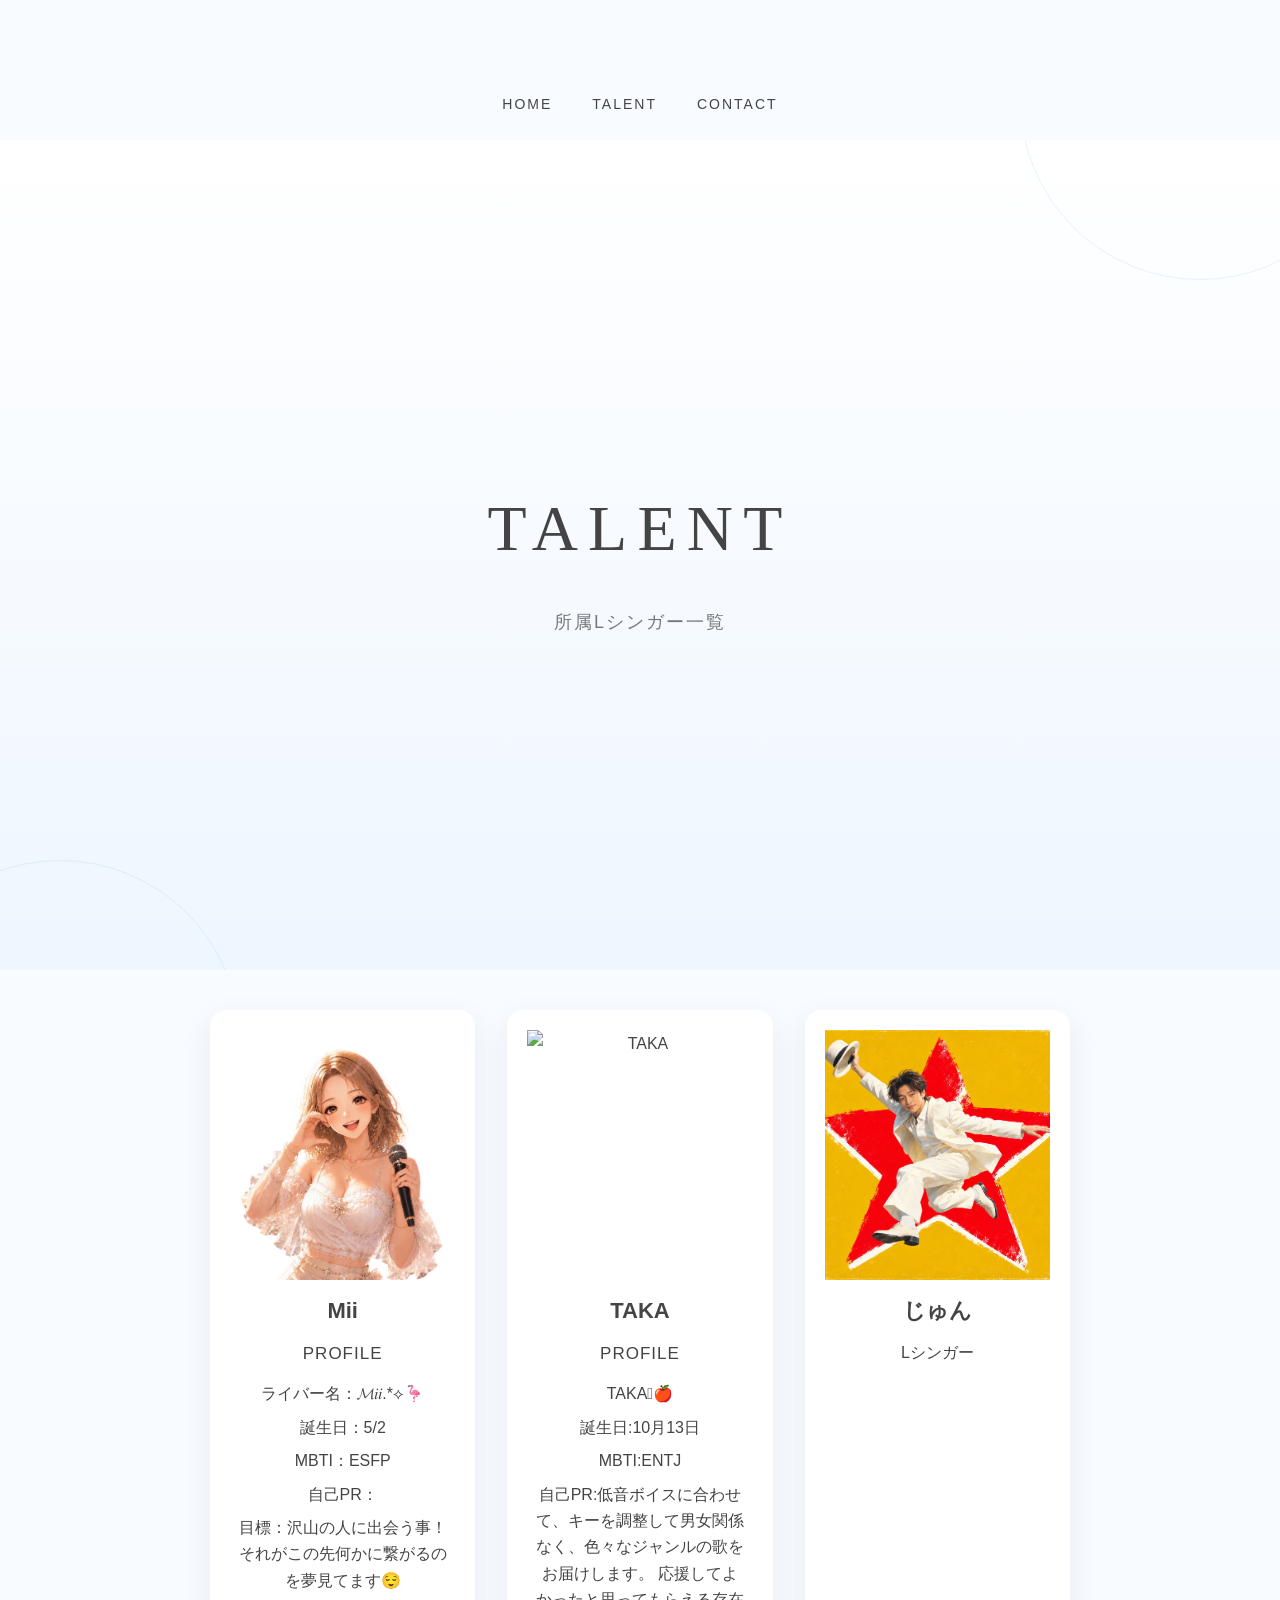
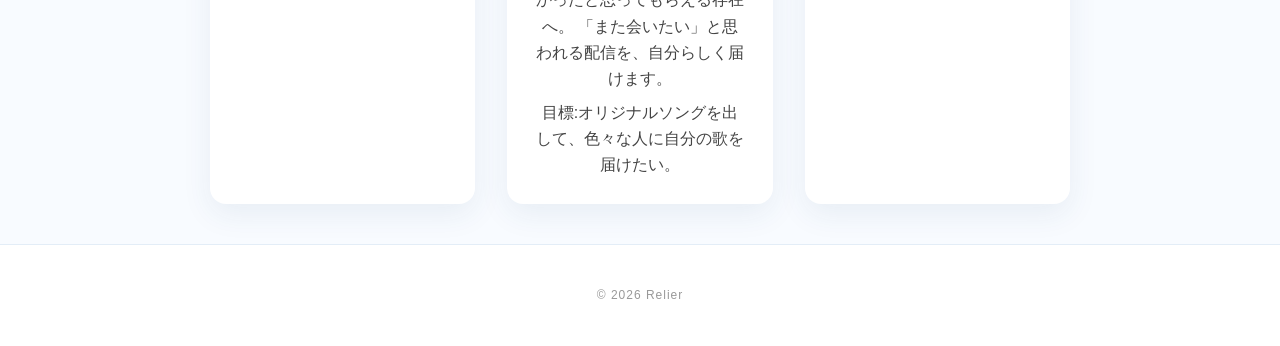
==== lsinger.html @ 432f800d "Update lsinger.html" ====
<!DOCTYPE html>
<html>
<head>
  <meta charset="UTF-8">
  <title>Talent | Relier</title>
  <link rel="stylesheet" href="style.css">
</head>

<body>

<header>
  <nav>
    <ul>
      <li><a href="index.html">HOME</a></li>
      <li><a hreシンガ＾alent.html">TALENT</a></li>
      <li><a href="index.html#contact">CONTACT</a></li>
    </ul>
  </nav>
</header>

<section class="hero">
  <h1>TALENT</h1>
  <p>所属Lシンガー一覧</p>
</section>

<section class="fade">
  <div class="talent-grid">
    <div class="talent-card">
  <img src="Mii..jpg" alt="Mii">

  <div class="talent-info">
    <h3>Mii</h3>
    <p class="profile-title">PROFILE</p>
   <div class="profile-list">
      <p>ライバー名：𝓜𝑖𝑖.*⟡🦩</p>
      <p>誕生日：5/2</p>
      <p>MBTI：ESFP</p>
      <p>自己PR：</p>
      <p>目標：沢山の人に出会う事！それがこの先何かに繋がるのを夢見てます😌</p>
    </div>
  </div>
</div>

    <div class="talent-card">
  <img src="taka.jpg" alt="TAKA">

  <div class="talent-info">
    <h3>TAKA</h3>
    <p class="profile-title">PROFILE</p>
   <div class="profile-list">
     <p>TAKA﻿🍎</p>
     <p>誕生日:10月13日</p>
     <p>MBTI:ENTJ</p>
     <p>自己PR:低音ボイスに合わせて、キーを調整して男女関係なく、色々なジャンルの歌をお届けします。
応援してよかったと思ってもらえる存在へ。
「また会いたい」と思われる配信を、自分らしく届けます。</p>
     <p>目標:オリジナルソングを出して、色々な人に自分の歌を届けたい。</p>
     </div>
    </div>
  </div>

    
    <div class="talent-card">
      <img src="jun..jpg" alt="じゅん">
      <div class="talent-info">
        <h3>じゅん</h3>
        <p>Lシンガー</p>
      </div>
    </div>

  </div>
</section>

<footer>
  <p>© 2026 Relier</p>
</footer>

<script>
const fades = document.querySelectorAll('.fade');

const observer = new IntersectionObserver(entries => {
  entries.forEach(entry => {
    if (entry.isIntersecting) {
      entry.target.classList.add('show');
    }
  });
});

fades.forEach(fade => {
  observer.observe(fade);
});
</script>

</body>
</html>
---- style.css ----
/* =========================
   基本設定
========================= */

:root {
  --background: #f8fbff;
  --background-soft: #eef6ff;
  --white: #ffffff;
  --text: #444444;
  --subtext: #777777;
  --accent: #78b5f5;
  --border: #e3edf7;

  --header-height: 70px;
  --content-width: 1100px;

  --card-shadow:
    0 10px 30px rgba(40, 80, 120, 0.08);

  --hover-shadow:
    0 18px 45px rgba(40, 80, 120, 0.14);
}

*,
*::before,
*::after {
  box-sizing: border-box;
}

html {
  scroll-behavior: smooth;
}

body {
  margin: 0;
  padding-top: var(--header-height);

  color: var(--text);
  background: var(--background);

  font-family:
    "Yu Gothic",
    "Hiragino Kaku Gothic ProN",
    Meiryo,
    sans-serif;

  line-height: 1.8;
}

img,
svg {
  display: block;
  max-width: 100%;
}

a {
  -webkit-tap-highlight-color: transparent;
}

section[id] {
  scroll-margin-top:
    calc(var(--header-height) + 20px);
}

/* =========================
   ヘッダー
========================= */

.site-header {
  position: fixed;
  top: 0;
  left: 0;
  z-index: 1000;

  width: 100%;
  min-height: var(--header-height);

  background: rgba(255, 255, 255, 0.85);

  border-bottom:
    1px solid rgba(227, 237, 247, 0.8);

  box-shadow:
    0 2px 20px rgba(0, 0, 0, 0.03);

  backdrop-filter: blur(12px);
  -webkit-backdrop-filter: blur(12px);
}

/* =========================
   ナビゲーション
========================= */

nav {
  overflow-x: auto;
  scrollbar-width: none;
}

nav::-webkit-scrollbar {
  display: none;
}

nav ul {
  display: flex;

  min-width: max-content;
  min-height: var(--header-height);

  margin: 0;
  padding: 0 24px;

  align-items: center;
  justify-content: center;

  gap: 40px;

  list-style: none;
}

nav a {
  position: relative;
  display: inline-block;

  padding: 8px 0;

  color: var(--text);

  font-size: 14px;
  letter-spacing: 2px;

  text-decoration: none;
  white-space: nowrap;

  transition: color 0.3s ease;
}

nav a::after {
  position: absolute;
  right: 0;
  bottom: 2px;
  left: 0;

  height: 1px;

  background: var(--accent);
  content: "";

  transform: scaleX(0);
  transform-origin: center;

  transition: transform 0.3s ease;
}

nav a:hover,
nav a:focus-visible {
  color: var(--accent);
}

nav a:hover::after,
nav a:focus-visible::after {
  transform: scaleX(1);
}

/* =========================
   メインビジュアル
========================= */

.hero {
  position: relative;

  display: flex;
  overflow: hidden;

  min-height:
    calc(100vh - var(--header-height));

  padding: 80px 20px;

  align-items: center;
  flex-direction: column;
  justify-content: center;

  text-align: center;

  background:
    linear-gradient(
      to bottom,
      var(--white),
      var(--background-soft)
    );
}

/* 背景の円 */

.hero::before,
.hero::after {
  position: absolute;

  width: 360px;
  height: 360px;

  border:
    1px solid rgba(120, 181, 245, 0.18);

  border-radius: 50%;

  content: "";
}

.hero::before {
  top: -220px;
  right: -100px;
}

.hero::after {
  bottom: -250px;
  left: -120px;
}

/* ロゴ画像 */

.top-logo {
  position: relative;
  z-index: 1;

  width: 200px;
  max-width: 60vw;
  height: auto;

  margin-bottom: 24px;

  object-fit: contain;
}

/* Relierの文字 */

.hero h1 {
  position: relative;
  z-index: 1;

  margin: 0;

  font-family:
    "Playfair Display",
    serif;

  font-size:
    clamp(44px, 8vw, 64px);

  font-weight: 300;
  letter-spacing: 0.16em;
}

/* 英語の小さい文字 */

.hero-label {
  position: relative;
  z-index: 1;

  margin-top: 8px;

  color: #91a1b1;

  font-size: 10px;
  letter-spacing: 0.32em;
}

/* キャッチコピー */

.hero p {
  position: relative;
  z-index: 1;

  margin: 20px 0 0;

  color: var(--subtext);

  font-size: 18px;
  letter-spacing: 2px;
}

/* =========================
   共通セクション
========================= */

.content-section {
  padding: 100px 20px;
  text-align: center;
}

.content-section > * {
  max-width: var(--content-width);

  margin-right: auto;
  margin-left: auto;
}

h2 {
  margin-top: 0;
  margin-bottom: 40px;

  font-family:
    "Playfair Display",
    "Yu Gothic",
    sans-serif;

  font-size: 28px;
  font-weight: 300;
  letter-spacing: 4px;
}

h2::after {
  display: block;

  width: 40px;
  height: 1px;

  margin: 16px auto 0;

  background: var(--accent);
  content: "";
}

.content-section > p {
  color: var(--subtext);
}

/* =========================
   TALENTカテゴリー
========================= */

.card-container {
  display: grid;

  max-width: 900px;
  margin-top: 45px;

  grid-template-columns:
    repeat(3, minmax(0, 1fr));

  gap: 32px;
}

.card {
  display: flex;

  min-height: 190px;
  padding: 35px 20px;

  color: var(--text);
  background: var(--white);

  border: 1px solid transparent;
  border-radius: 22px;

  box-shadow: var(--card-shadow);

  align-items: center;
  flex-direction: column;
  justify-content: center;

  text-decoration: none;

  transition:
    transform 0.35s ease,
    box-shadow 0.35s ease,
    border-color 0.35s ease;
}

.card:hover,
.card:focus-visible {
  border-color:
    rgba(120, 181, 245, 0.5);

  box-shadow: var(--hover-shadow);

  transform: translateY(-8px);
}

.card h3 {
  margin: 0 0 10px;

  font-size: 19px;
  font-weight: 400;
  letter-spacing: 1px;
}

.card p {
  margin: 0;

  color: #888888;
  font-size: 14px;
}

/* =========================
   NEWS・EVENT
========================= */

#news-event {
  background:
    rgba(238, 246, 255, 0.7);
}

.news-item {
  display: flex;

  max-width: 720px;
  margin-top: 40px;
  padding: 20px;

  background: var(--white);

  border: 1px solid var(--border);
  border-radius: 12px;

  align-items: center;
  gap: 30px;

  text-align: left;
}

.news-item time {
  flex-shrink: 0;

  color: var(--accent);

  font-size: 14px;
  letter-spacing: 1px;
}

.news-item p {
  margin: 0;
}

/* =========================
   CONTACT
========================= */

.social-links {
  display: flex;

  margin-top: 28px;

  align-items: center;
  flex-direction: column;

  gap: 18px;
}

.social-links a {
  transition:
    opacity 0.3s ease,
    transform 0.3s ease;
}

.social-links a:hover,
.social-links a:focus-visible {
  opacity: 0.8;
  transform: translateY(-3px);
}

/* LINEボタン */

.line-link {
  display: inline-block;
  border-radius: 6px;
}

.line-link img {
  display: block;
}

/* Xボタン */

.x-link {
  display: inline-flex;

  min-width: 116px;
  min-height: 40px;

  padding: 8px 16px;

  color: var(--white);
  background: #000000;

  border-radius: 6px;

  align-items: center;
  justify-content: center;

  gap: 9px;

  font-size: 14px;
  font-weight: 600;

  text-decoration: none;
}

.x-link svg {
  width: 17px;
  height: 17px;

  flex-shrink: 0;
}

/* =========================
   フェードアニメーション
========================= */

/*
JavaScriptが正常に動いている場合だけ
最初に非表示にします。
*/

.js-enabled .reveal {
  opacity: 0;

  transform: translateY(40px);

  transition:
    opacity 0.9s ease,
    transform 0.9s ease;
}

.js-enabled .reveal.is-visible {
  opacity: 1;
  transform: translateY(0);
}

/* =========================
   フッター
========================= */

footer {
  padding: 40px 20px;

  color: #999999;
  background: var(--white);

  border-top: 1px solid var(--border);

  font-size: 12px;
  letter-spacing: 1px;

  text-align: center;
}

footer p {
  margin: 0;
}

/* =========================
   キーボード操作
========================= */

a:focus-visible {
  outline:
    3px solid rgba(120, 181, 245, 0.45);

  outline-offset: 4px;
}

/* =========================
   タブレット・スマートフォン
========================= */

@media (max-width: 768px) {
  :root {
    --header-height: 64px;
  }

  nav ul {
    padding: 0 18px;

    justify-content: flex-start;
    gap: 26px;
  }

  nav a {
    font-size: 12px;
    letter-spacing: 1.5px;
  }

  .hero {
    min-height:
      calc(85vh - var(--header-height));

    padding: 70px 20px;
  }

  .top-logo {
    width: 160px;
    max-width: 50vw;

    margin-bottom: 20px;
  }

  .hero p {
    font-size: 16px;
  }

  .content-section {
    padding: 80px 20px;
  }

  .card-container {
    grid-template-columns: 1fr;
    gap: 20px;
  }

  .card {
    min-height: 150px;
  }
}

/* =========================
   小さいスマートフォン
========================= */

@media (max-width: 480px) {
  nav ul {
    gap: 20px;
  }

  h2 {
    font-size: 24px;
    letter-spacing: 3px;
  }

  .hero-label {
    font-size: 9px;
    letter-spacing: 0.24em;
  }

  .news-item {
    padding: 18px;

    align-items: flex-start;
    flex-direction: column;

    gap: 5px;
  }
}

/* =========================
   アニメーションを減らす設定
========================= */

@media (prefers-reduced-motion: reduce) {
  html {
    scroll-behavior: auto;
  }

  *,
  *::before,
  *::after {
    transition-duration:
      0.01ms !important;

    animation-duration:
      0.01ms !important;

    animation-iteration-count:
      1 !important;
  }

  .js-enabled .reveal {
    opacity: 1;
    transform: none;
  }
}
/* タレント画像を正方形に統一 */

.talent-card img {
  display: block !important;

  width: 250px !important;
  height: 250px !important;
  max-width: 100% !important;

  margin: 0 auto !important;

  object-fit: cover !important;
  object-position: center top !important;
}
/* 所属タレントを横並びにする */
.talent-grid {
  display: grid;
  grid-template-columns: repeat(auto-fit, minmax(250px, 1fr));
  gap: 32px;

  max-width: 900px;
  margin: 0 auto;
  padding: 40px 20px;
}

.talent-card {
  min-width: 0;
  padding: 24px;
  background: var(--white);
  border-radius: 16px;
  box-shadow: var(--card-shadow);
  text-align: center;
}

.talent-info h3 {
  margin: 20px 0 8px;
}

.talent-info p {
  margin: 8px 0;
}

/* 小さい画面では1列 */
@media (max-width: 600px) {
  .talent-grid {
    grid-template-columns: 1fr;
  }
}
/* プロフィールカードの無駄な余白をなくす */

.talent-card {
  height: auto !important;
  min-height: 0 !important;
  padding: 20px !important;

  justify-content: flex-start !important;
}

/* プロフィール全体 */

.talent-info {
  padding: 16px 8px 5px !important;
  text-align: center;
}

/* 見出しと文章の標準余白を削除 */

.talent-info h3,
.talent-info p {
  margin: 0 !important;
}

/* 名前 */

.talent-info h3 {
  margin-bottom: 12px !important;
  font-size: 22px;
  line-height: 1.4;
}

/* PROFILE */

.talent-info .profile-title {
  margin-bottom: 12px !important;

  font-size: 17px;
  letter-spacing: 1px;
}

/* プロフィール項目 */

.profile-list {
  display: flex;
  flex-direction: column;
  gap: 7px;
}

.profile-list p {
  margin: 0 !important;
  line-height: 1.65;
}
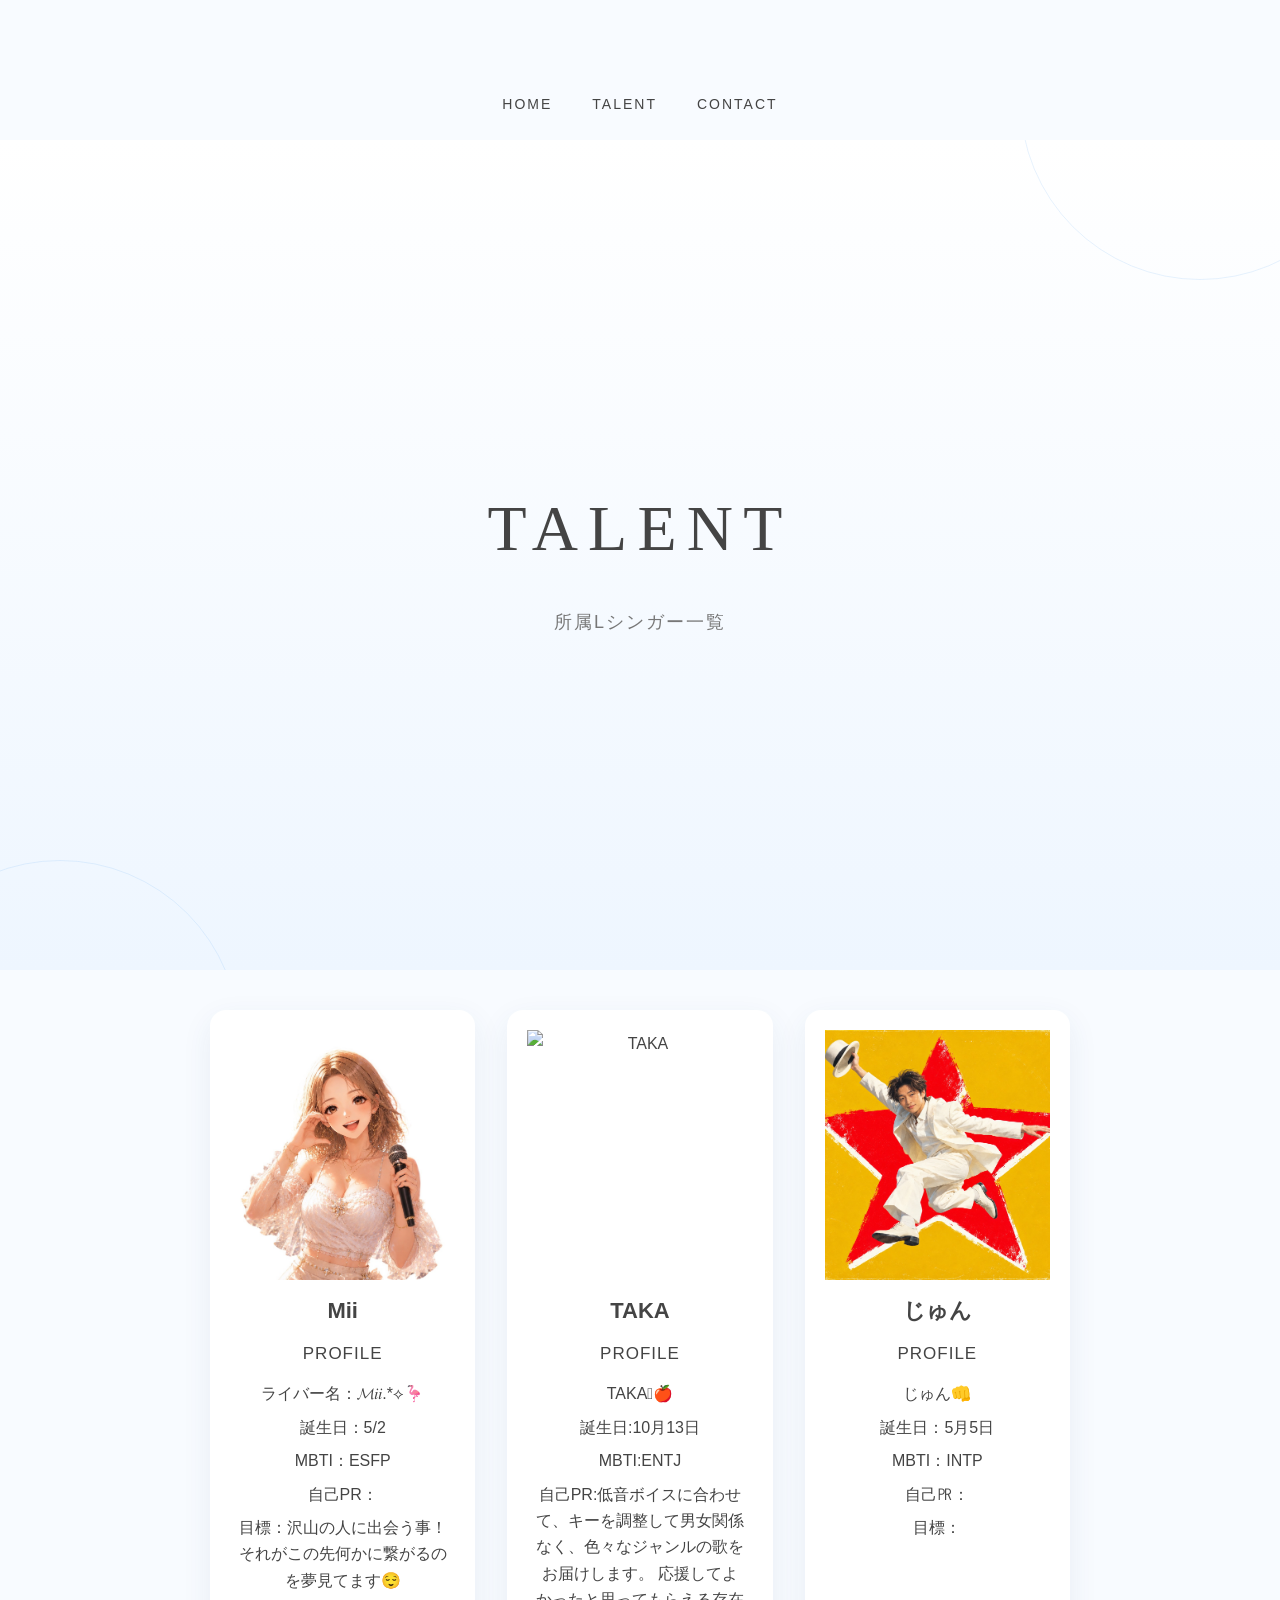
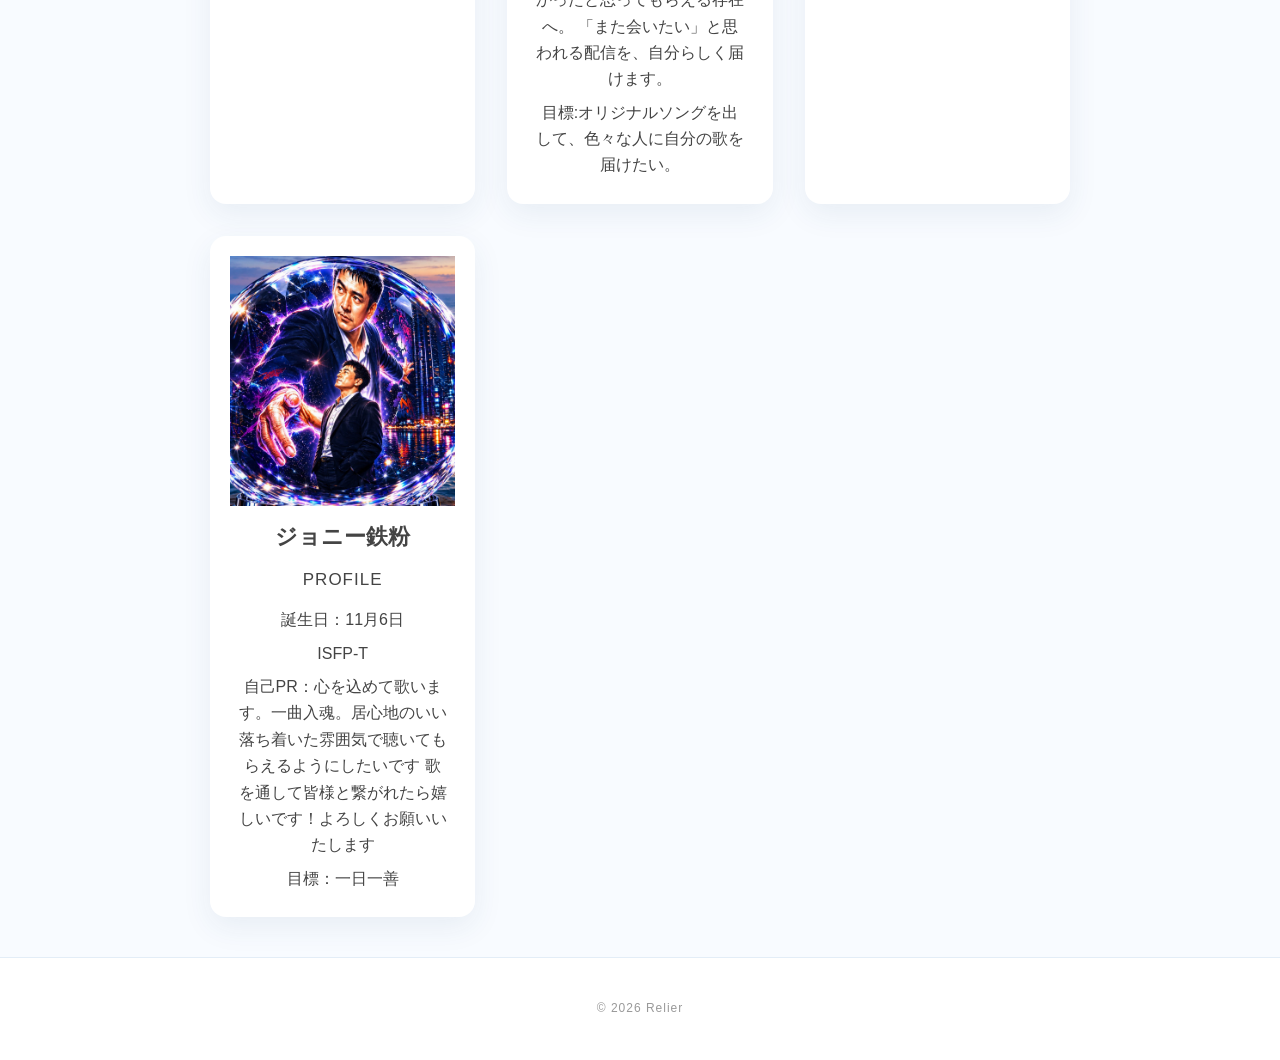
==== commit b7e73ba2: "Update lsinger.html" ====
--- a/lsinger.html
+++ b/lsinger.html
@@ -60,13 +60,39 @@
   </div>
 
     
+  <div class="talent-card">
+  <img src="jun..jpg" alt="じゅん">
+
+  <div class="talent-info">
+    <h3>じゅん</h3>
+    <p class="profile-title">PROFILE</p>
+   <div class="profile-list">
+     <p>じゅん👊</p>
+     <p>誕生日：5月5日</p>
+     <p>MBTI：INTP</p>
+     <p>自己㏚：</p>
+     <p>目標：</p>
+     </div>
+    </div>
+  </div>
+
     <div class="talent-card">
-      <img src="jun..jpg" alt="じゅん">
-      <div class="talent-info">
-        <h3>じゅん</h3>
-        <p>Lシンガー</p>
-      </div>
+  <img src="joni.jpg" alt="ジョニー鉄粉">
+
+  <div class="talent-info">
+    <h3>ジョニー鉄粉</h3>
+    <p class="profile-title">PROFILE</p>
+   <div class="profile-list">
+     <p>誕生日：11月6日</p>
+     <p>ISFP-T</p>
+     <p>自己PR：心を込めて歌います。一曲入魂。居心地のいい落ち着いた雰囲気で聴いてもらえるようにしたいです
+歌を通して皆様と繋がれたら嬉しいです！よろしくお願いいたします</p>
+<p>目標：一日一善</p>
+     </div>
     </div>
+  </div>
+    
+    
 
   </div>
 </section>
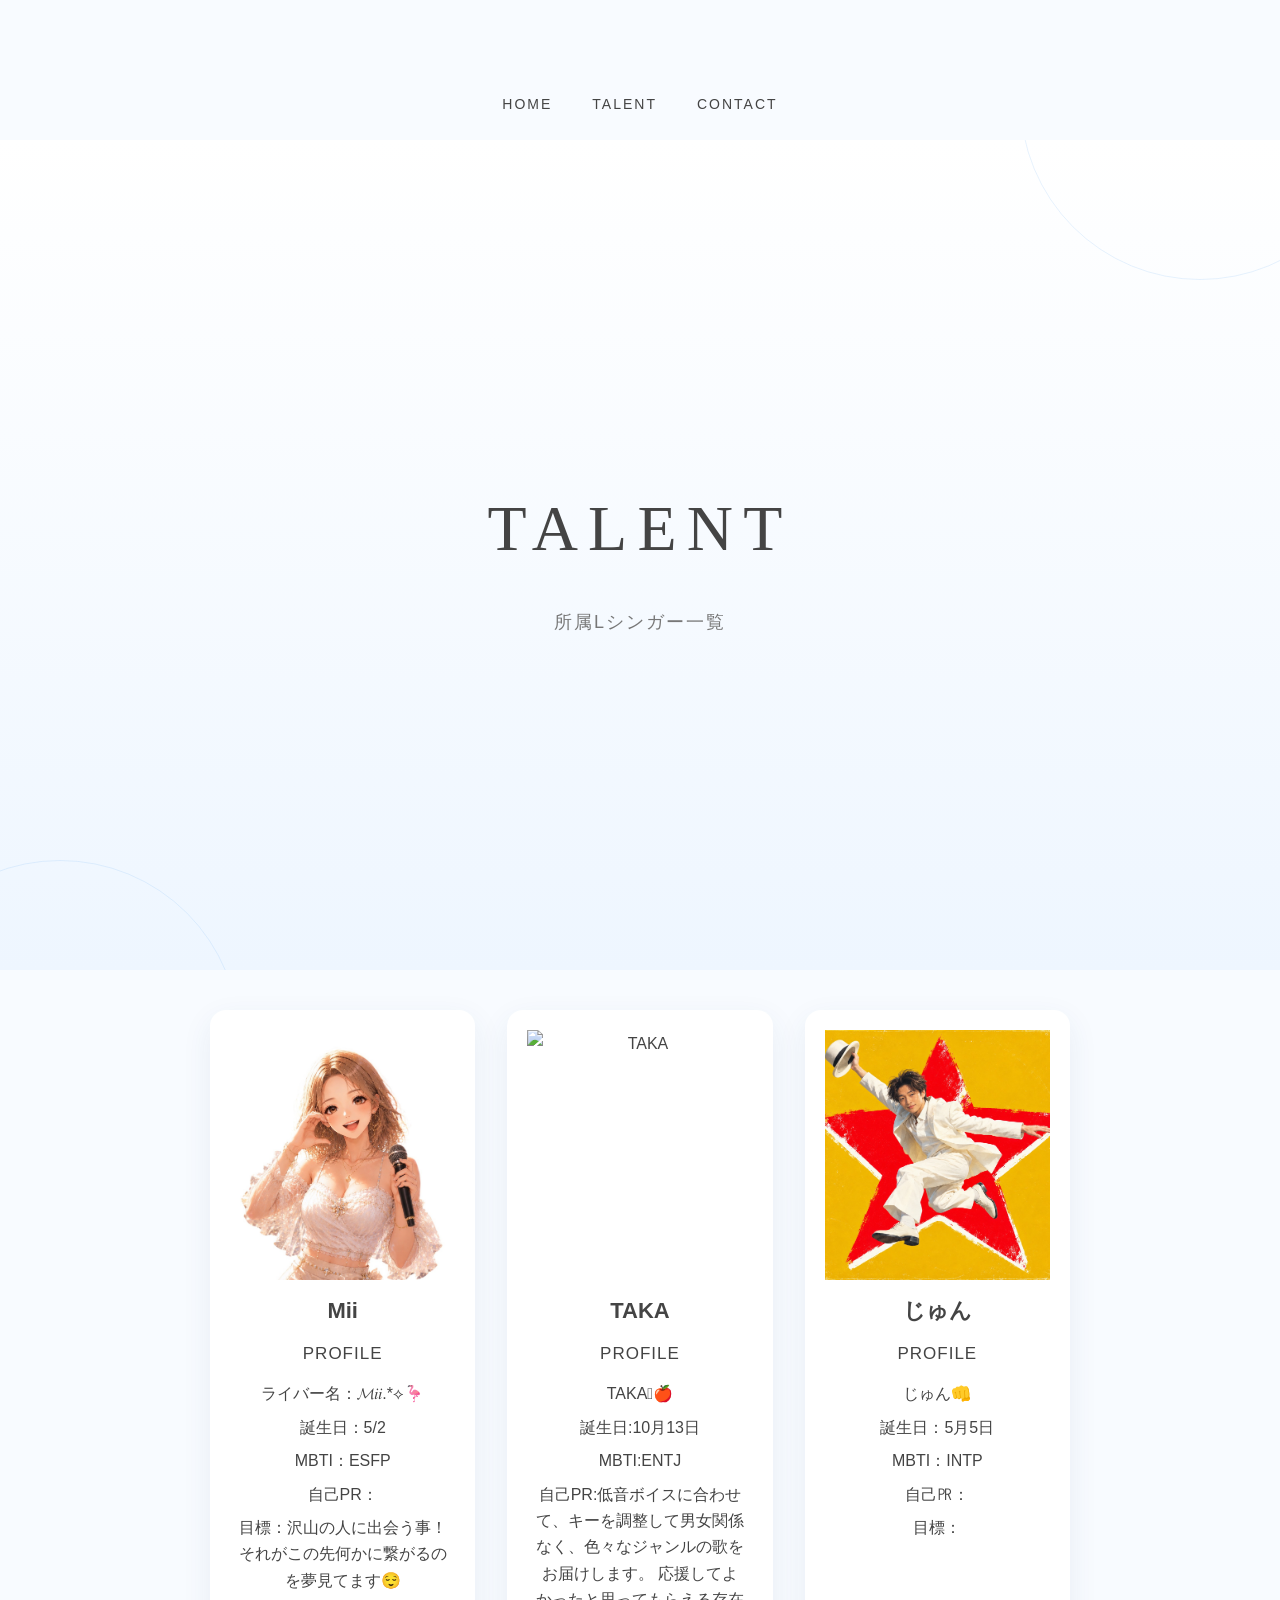
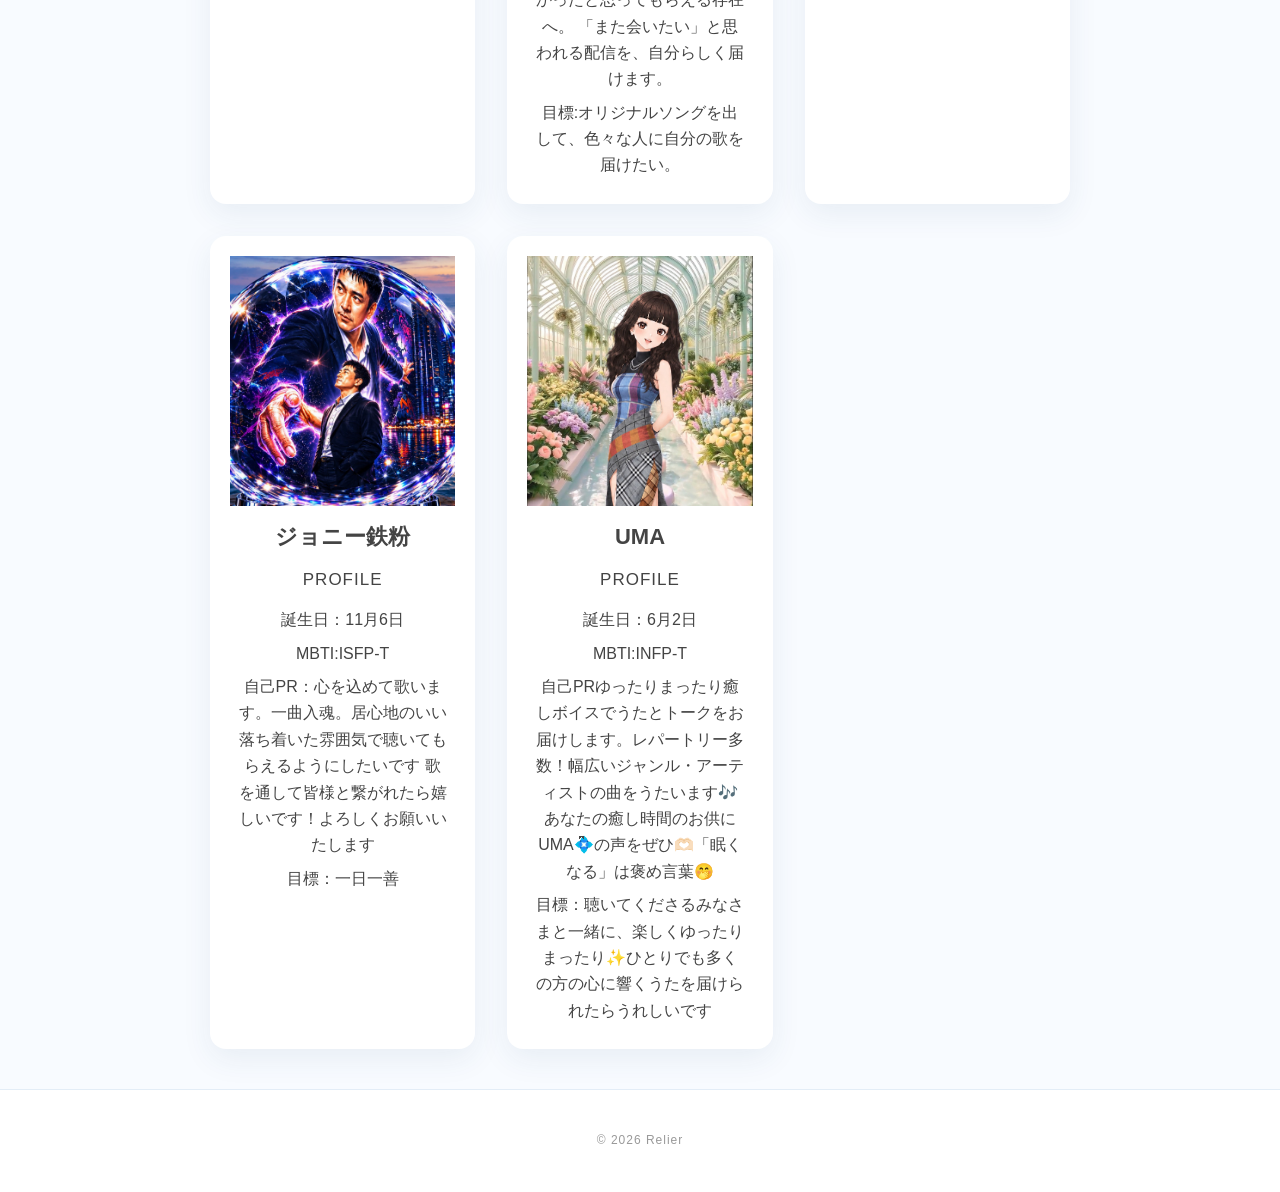
==== commit c04e41b1: "Update lsinger.html" ====
--- a/lsinger.html
+++ b/lsinger.html
@@ -84,13 +84,30 @@
     <p class="profile-title">PROFILE</p>
    <div class="profile-list">
      <p>誕生日：11月6日</p>
-     <p>ISFP-T</p>
+     <p>MBTI:ISFP-T</p>
      <p>自己PR：心を込めて歌います。一曲入魂。居心地のいい落ち着いた雰囲気で聴いてもらえるようにしたいです
 歌を通して皆様と繋がれたら嬉しいです！よろしくお願いいたします</p>
 <p>目標：一日一善</p>
      </div>
     </div>
   </div>
+
+    <div class="talent-card">
+  <img src="uma.jpg" alt="UMA">
+
+  <div class="talent-info">
+    <h3>UMA</h3>
+    <p class="profile-title">PROFILE</p>
+   <div class="profile-list">
+     <p>誕生日：6月2日</p>
+     <p>MBTI:INFP-T</p>
+     <p>自己PRゆったりまったり癒しボイスでうたとトークをお届けします。レパートリー多数！幅広いジャンル・アーティストの曲をうたいます🎶
+あなたの癒し時間のお供にUMA💠ྀིの声をぜひ🫶🏻「眠くなる」は褒め言葉🤭</p>
+     <p>目標：聴いてくださるみなさまと一緒に、楽しくゆったりまったり✨️ひとりでも多くの方の心に響くうたを届けられたらうれしいです</p>
+     </div>
+    </div>
+  </div>
+
     
     
 
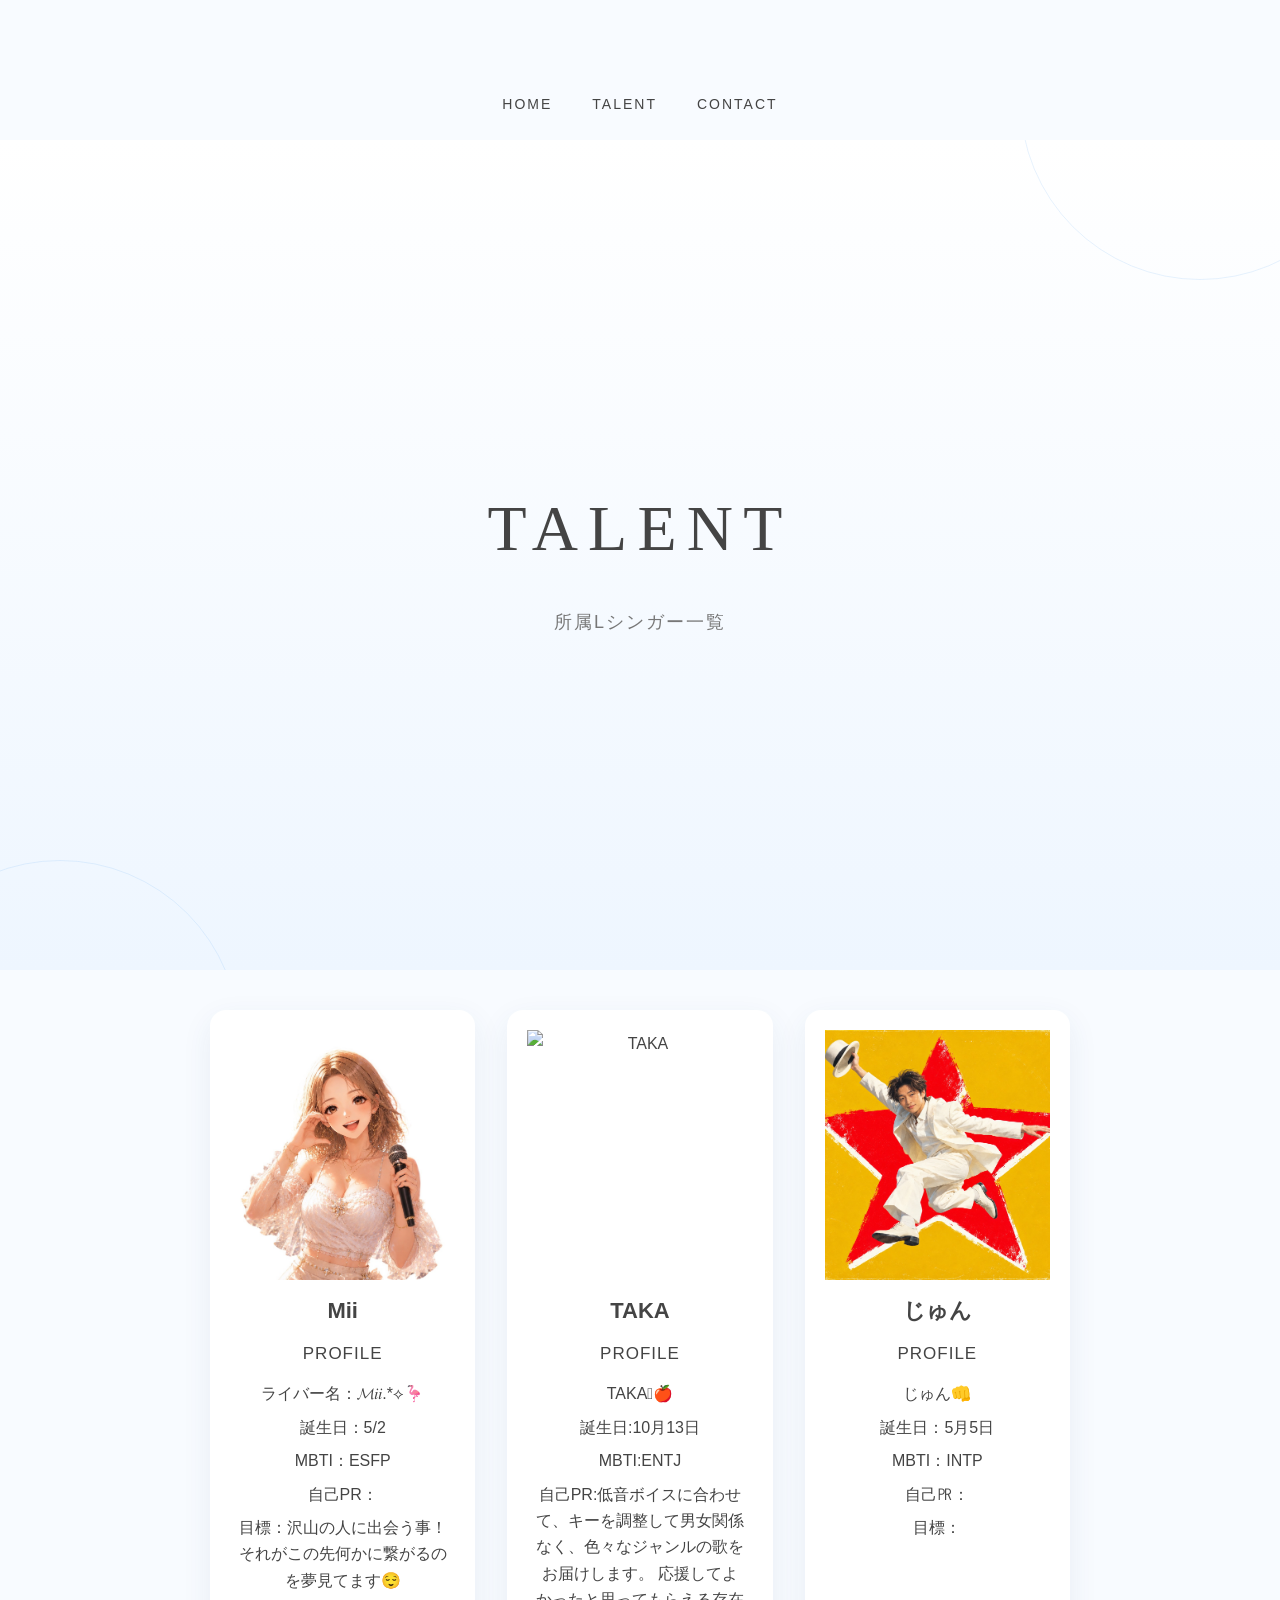
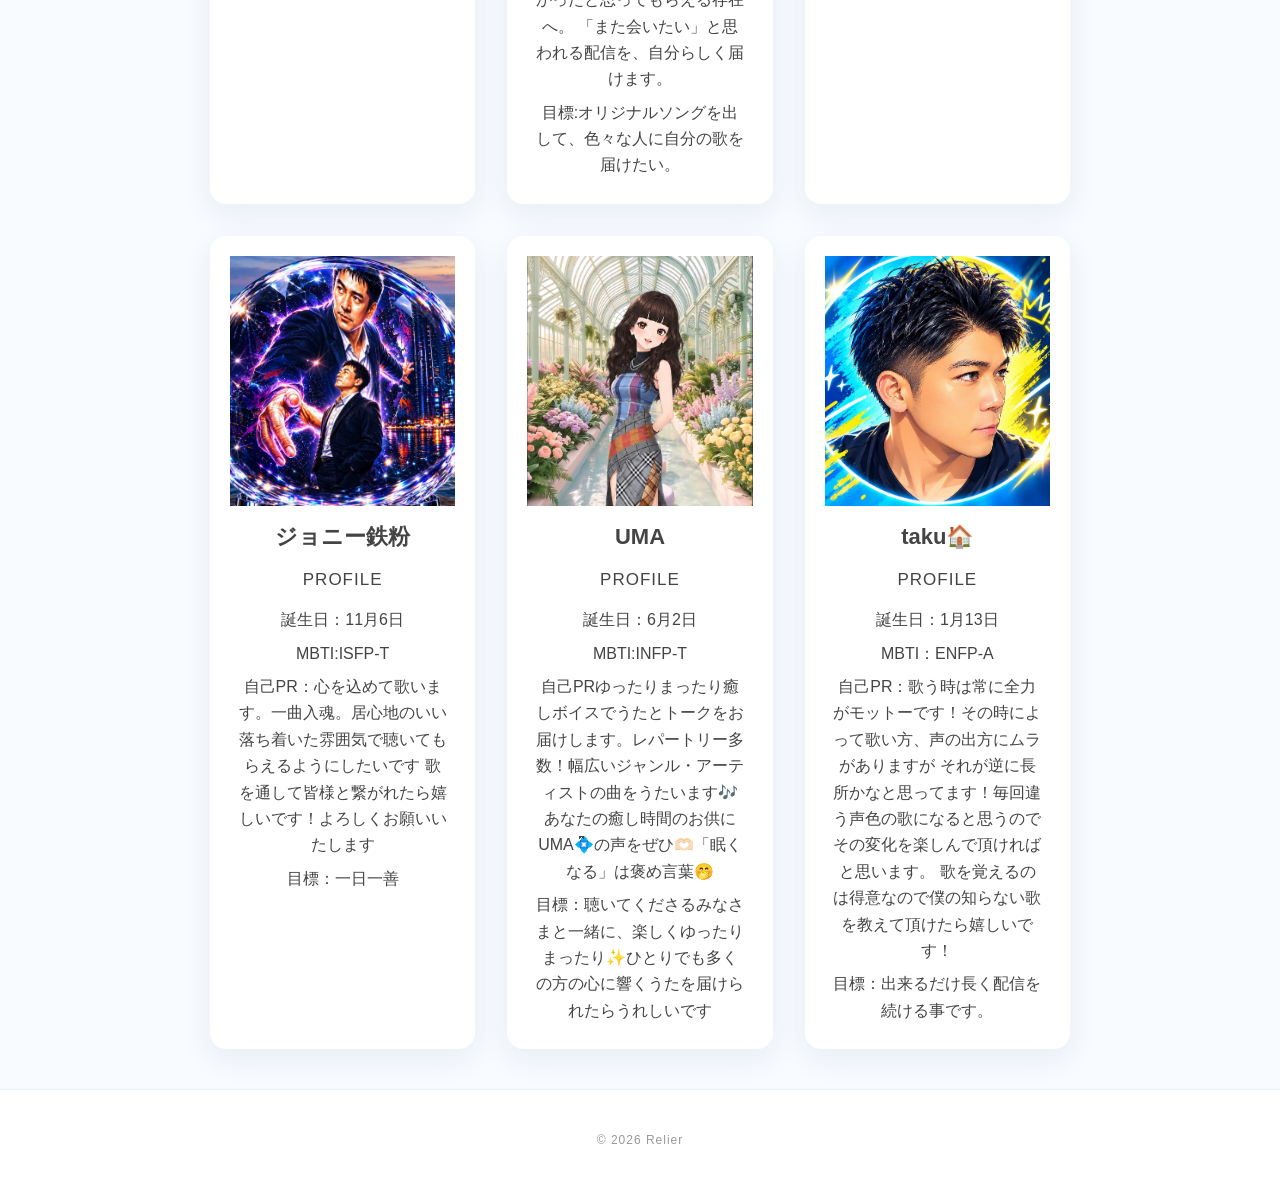
==== commit 2b00c96e: "Update lsinger.html" ====
--- a/lsinger.html
+++ b/lsinger.html
@@ -108,8 +108,23 @@
     </div>
   </div>
 
+    <div class="talent-card">
+  <img src="taku.jpg" alt="taku">
+
+  <div class="talent-info">
+    <h3> taku🏠</h3>
+    <p class="profile-title">PROFILE</p>
+   <div class="profile-list">
+     <p>誕生日：1月13日</p>
+     <p>MBTI：ENFP-A</p>
+     <p>自己PR：歌う時は常に全力がモットーです！その時によって歌い方、声の出方にムラがありますが
+それが逆に長所かなと思ってます！毎回違う声色の歌になると思うのでその変化を楽しんで頂ければと思います。
+歌を覚えるのは得意なので僕の知らない歌を教えて頂けたら嬉しいです！</p>
+     <p>目標：出来るだけ長く配信を続ける事です。</p>
     
-    
+    </div>
+    </div>
+  </div>
 
   </div>
 </section>
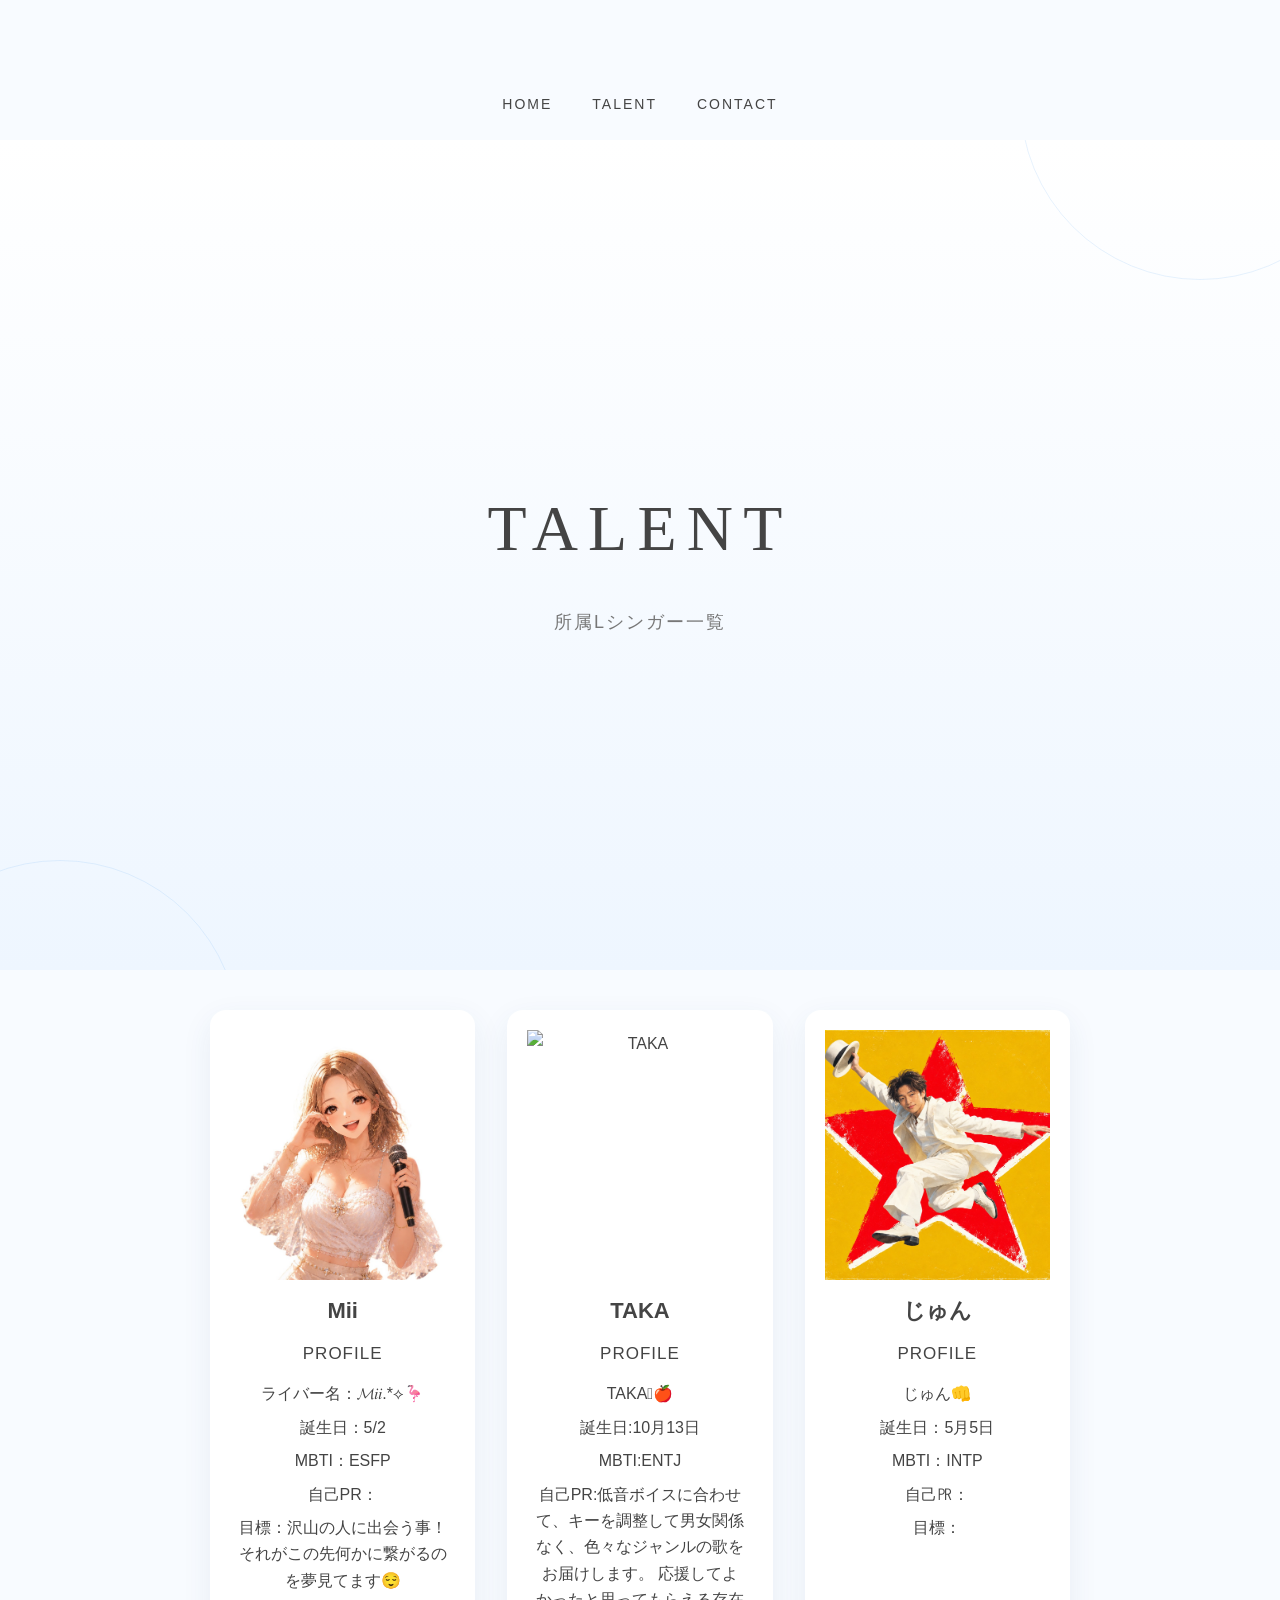
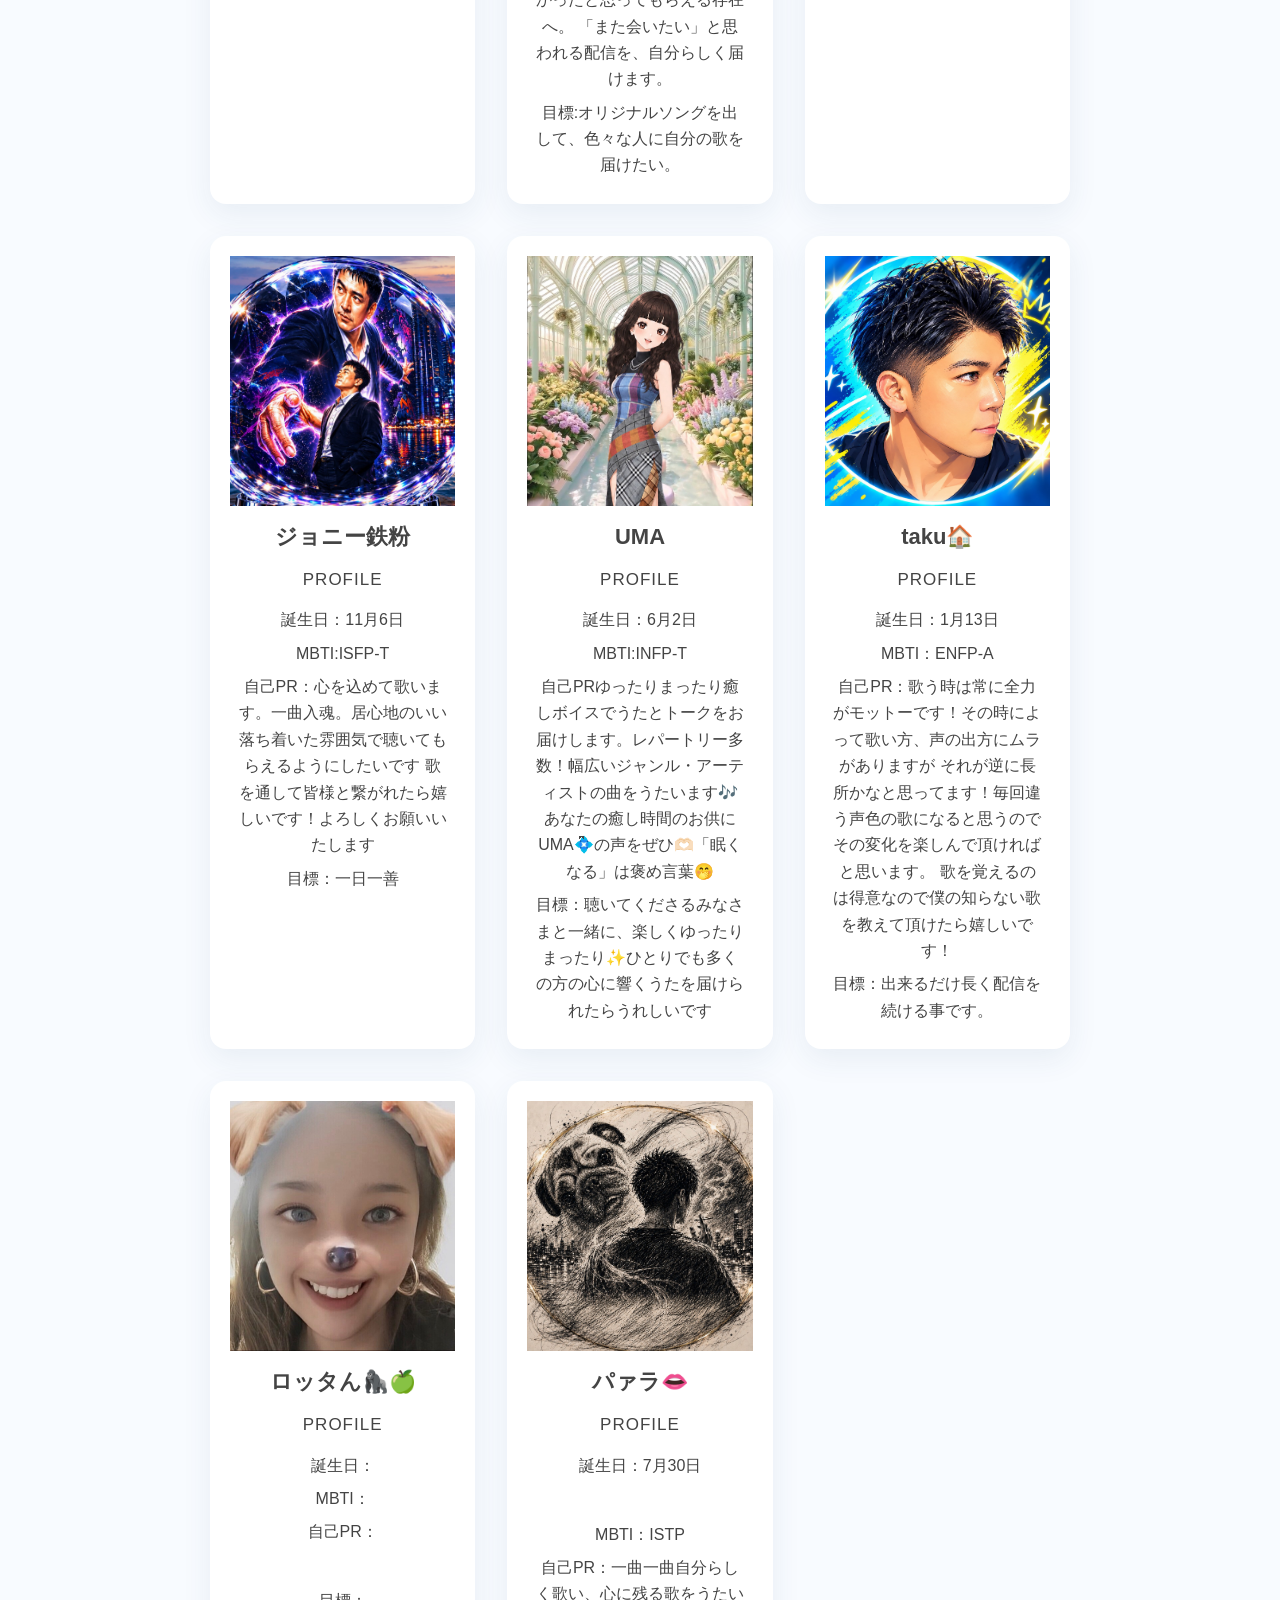
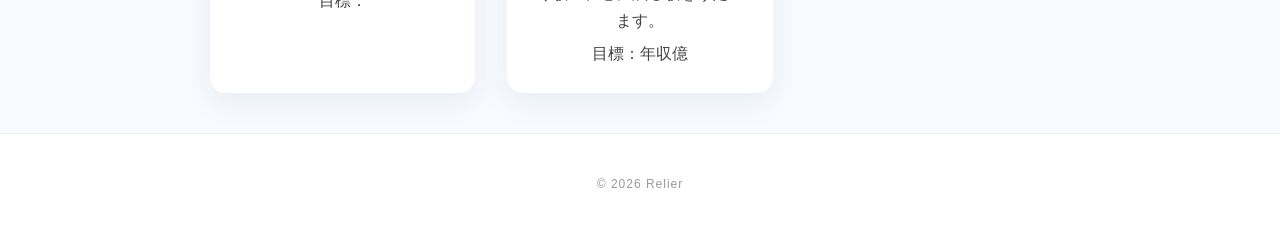
==== commit ea8b58a1: "Update lsinger.html" ====
--- a/lsinger.html
+++ b/lsinger.html
@@ -126,6 +126,37 @@
     </div>
   </div>
 
+    <div class="talent-card">
+  <img src="rotta.jpg" alt="ロッタん">
+
+  <div class="talent-info">
+    <h3>ロッタん🦍🍏</h3>
+    <p class="profile-title">PROFILE</p>
+   <div class="profile-list">
+     <p>誕生日：</p>
+     <p>MBTI：</p>
+     <p>自己PR：</p>
+　　　<p>目標：</p>
+   </div>
+    </div>
+  </div>
+
+    <div class="talent-card">
+  <img src="paara.jpg" alt="パァラ">
+
+  <div class="talent-info">
+    <h3>パァラ👄</h3>
+    <p class="profile-title">PROFILE</p>
+   <div class="profile-list">
+     <p>誕生日：7月30日</p>
+　　　<p>MBTI：ISTP</p>
+     <p>自己PR：一曲一曲自分らしく歌い、心に残る歌をうたいます。</p>
+     <p>目標：年収億</p>
+   </div>
+  </div>
+    </div>
+
+    
   </div>
 </section>
 
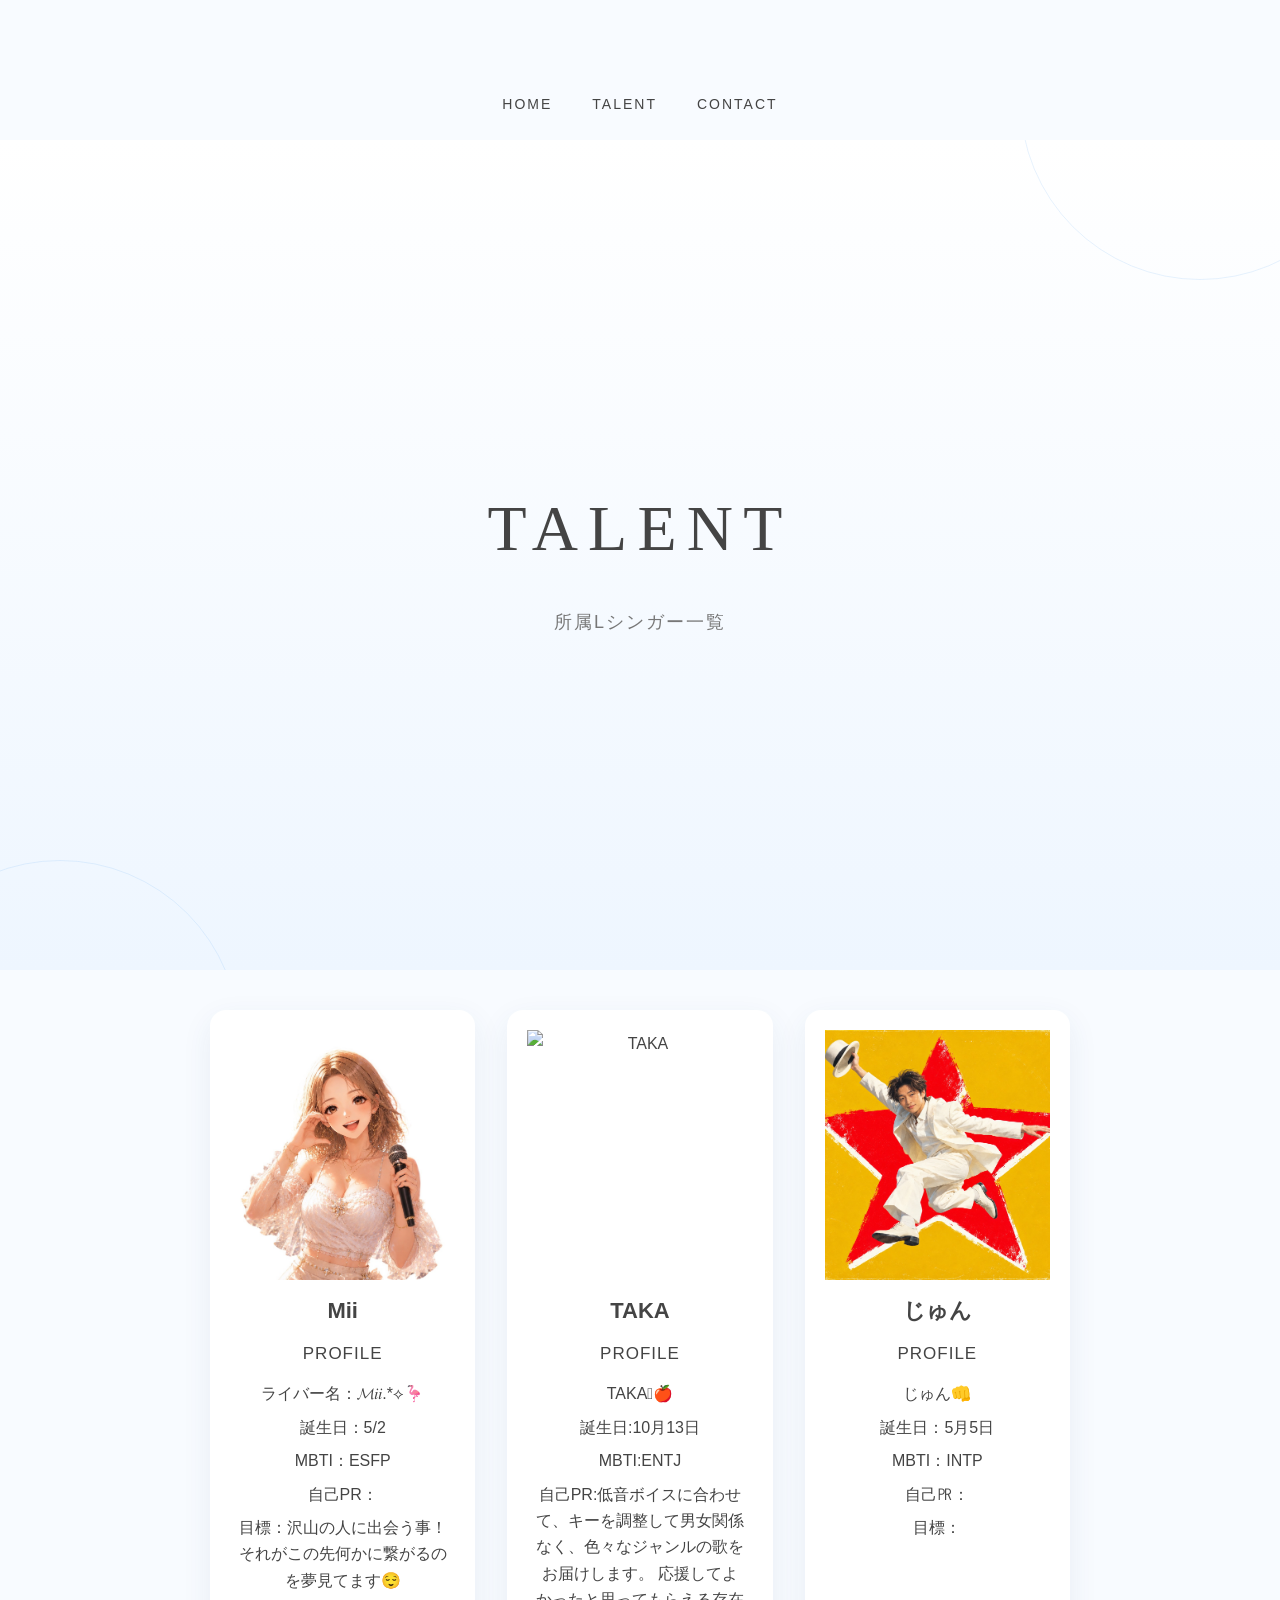
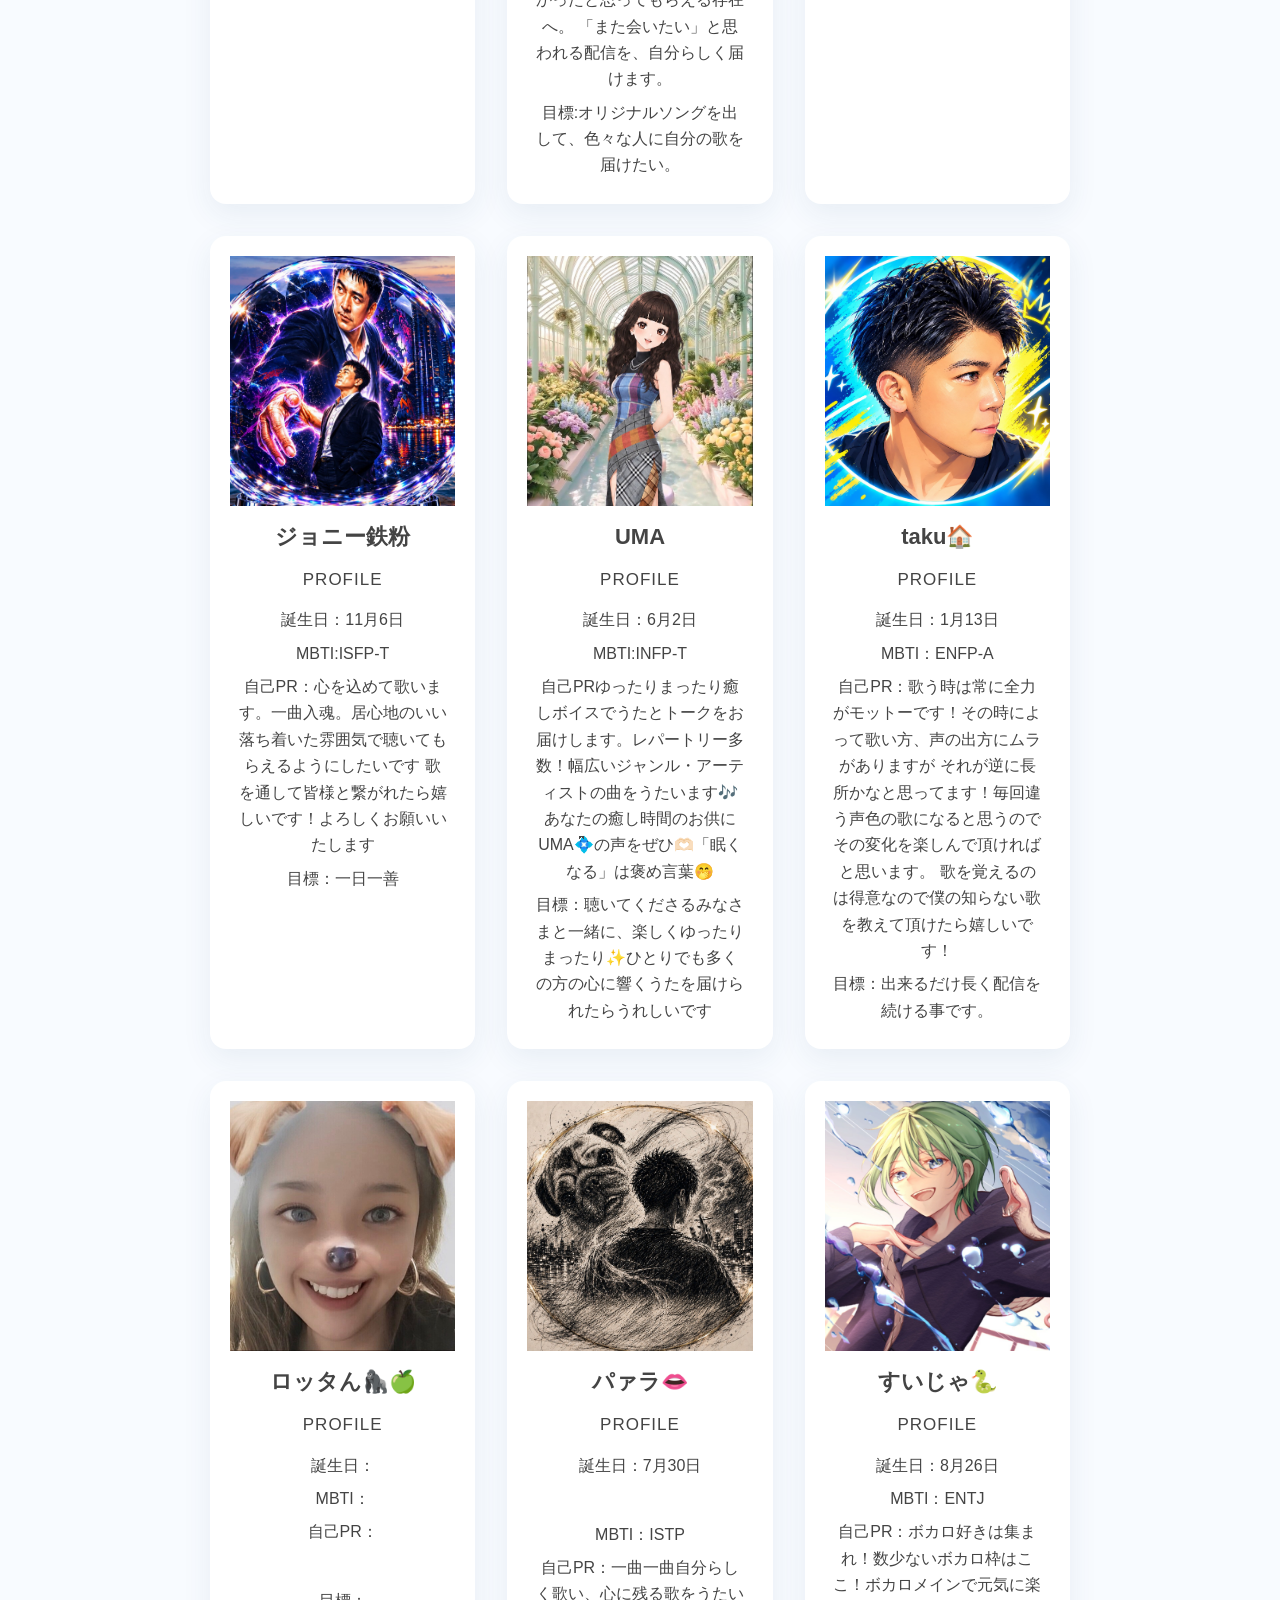
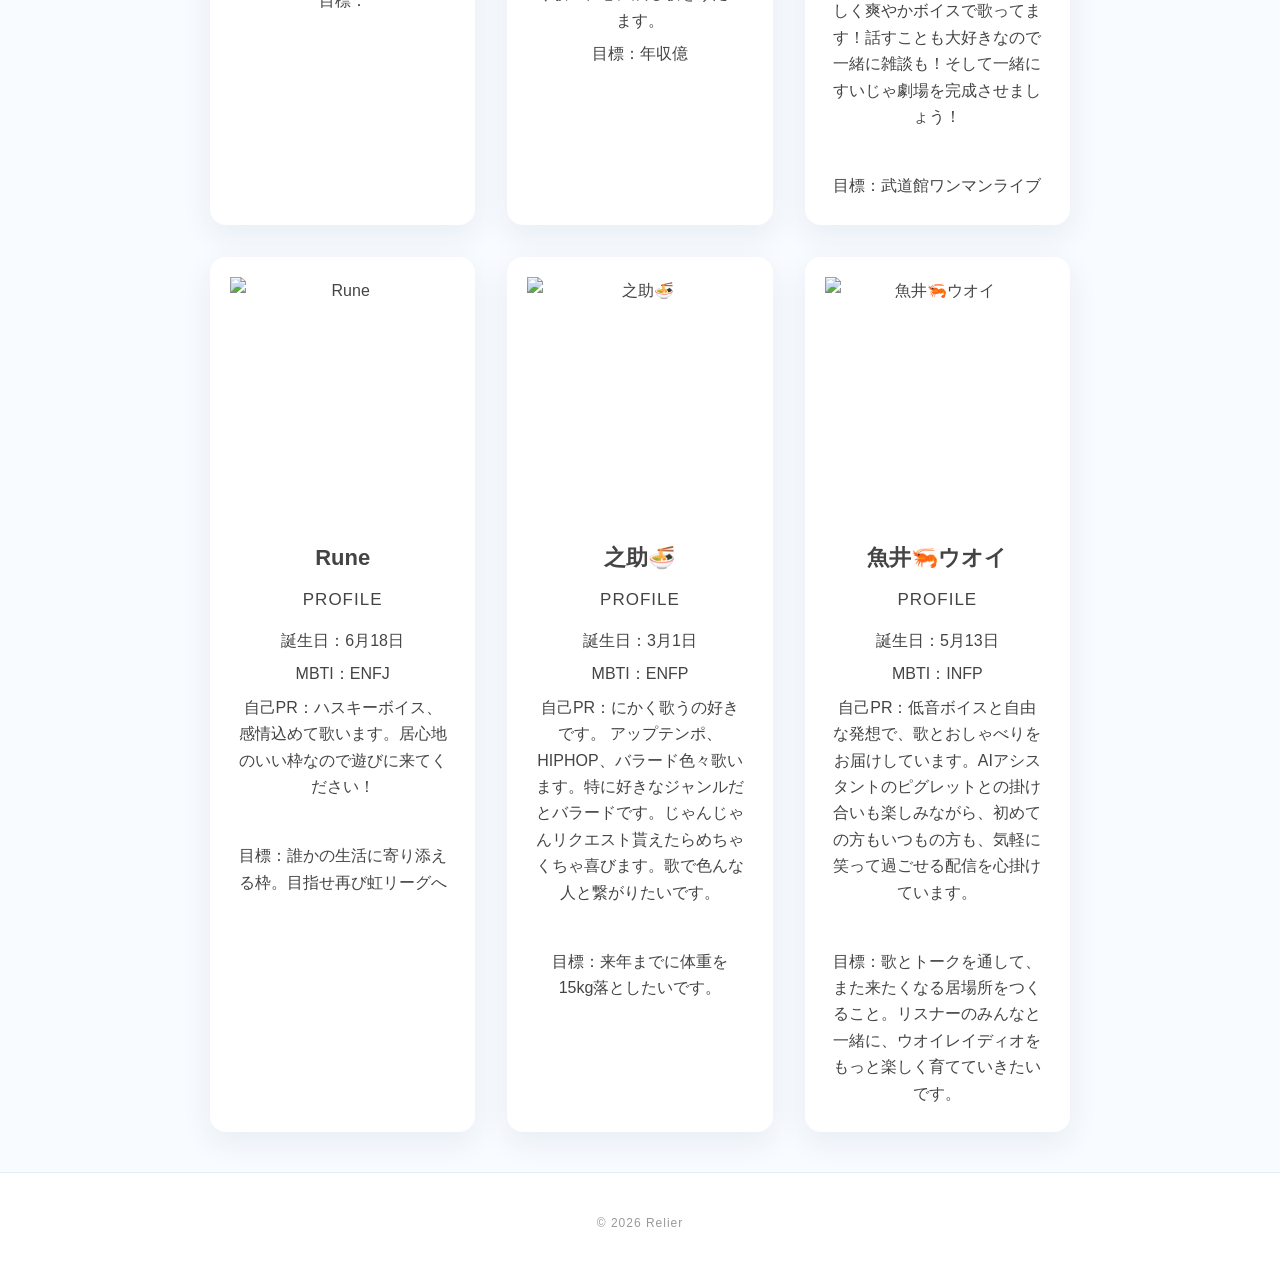
==== commit 42d241c0: "Update lsinger.html" ====
--- a/lsinger.html
+++ b/lsinger.html
@@ -156,8 +156,68 @@
   </div>
     </div>
 
-    
-  </div>
+    <div class="talent-card">
+  <img src="suija.jpg" alt="すいじゃ">
+
+  <div class="talent-info">
+    <h3>すいじゃ🐍</h3>
+    <p class="profile-title">PROFILE</p>
+   <div class="profile-list">
+     <p>誕生日：8月26日</p>
+     <p>MBTI：ENTJ</p>
+     <p>自己PR：ボカロ好きは集まれ！数少ないボカロ枠はここ！ボカロメインで元気に楽しく爽やかボイスで歌ってます！話すことも大好きなので一緒に雑談も！そして一緒にすいじゃ劇場を完成させましょう！</p>
+　　　<p>目標：武道館ワンマンライブ</p>
+   </div>
+    </div>
+  </div>
+
+    <div class="talent-card">
+  <img src="rune.jpg" alt="Rune">
+
+  <div class="talent-info">
+    <h3>Rune</h3>
+    <p class="profile-title">PROFILE</p>
+   <div class="profile-list">
+     <p>誕生日：6月18日</p>
+     <p>MBTI：ENFJ</p>
+     <p>自己PR：ハスキーボイス、感情込めて歌います。居心地のいい枠なので遊びに来てください！</p>
+　　　<p>目標：誰かの生活に寄り添える枠。目指せ再び虹リーグへ</p>
+   </div>
+    </div>
+  </div>
+  
+  <div class="talent-card">
+  <img src="nosuke.jpg" alt="之助🍜">
+
+  <div class="talent-info">
+    <h3>之助🍜</h3>
+    <p class="profile-title">PROFILE</p>
+   <div class="profile-list">
+     <p>誕生日：3月1日</p>
+     <p>MBTI：ENFP</p>
+     <p>自己PR：にかく歌うの好きです。
+アップテンポ、HIPHOP、バラード色々歌います。特に好きなジャンルだとバラードです。じゃんじゃんリクエスト貰えたらめちゃくちゃ喜びます。歌で色んな人と繋がりたいです。</p>
+　　　<p>目標：来年までに体重を15kg落としたいです。</p>
+   </div>
+    </div>
+  </div>
+
+  <div class="talent-card">
+  <img src="uoi.jpg" alt="魚井🦐ウオイ">
+
+  <div class="talent-info">
+    <h3>魚井🦐ウオイ</h3>
+    <p class="profile-title">PROFILE</p>
+   <div class="profile-list">
+     <p>誕生日：5月13日</p>
+     <p>MBTI：INFP</p>
+     <p>自己PR：低音ボイスと自由な発想で、歌とおしゃべりをお届けしています。AIアシスタントのピグレットとの掛け合いも楽しみながら、初めての方もいつもの方も、気軽に笑って過ごせる配信を心掛けています。</p>
+　　　<p>目標：歌とトークを通して、また来たくなる居場所をつくること。リスナーのみんなと一緒に、ウオイレイディオをもっと楽しく育てていきたいです。</p>
+   </div>
+    </div>
+  </div>
+
+    </div>
 </section>
 
 <footer>
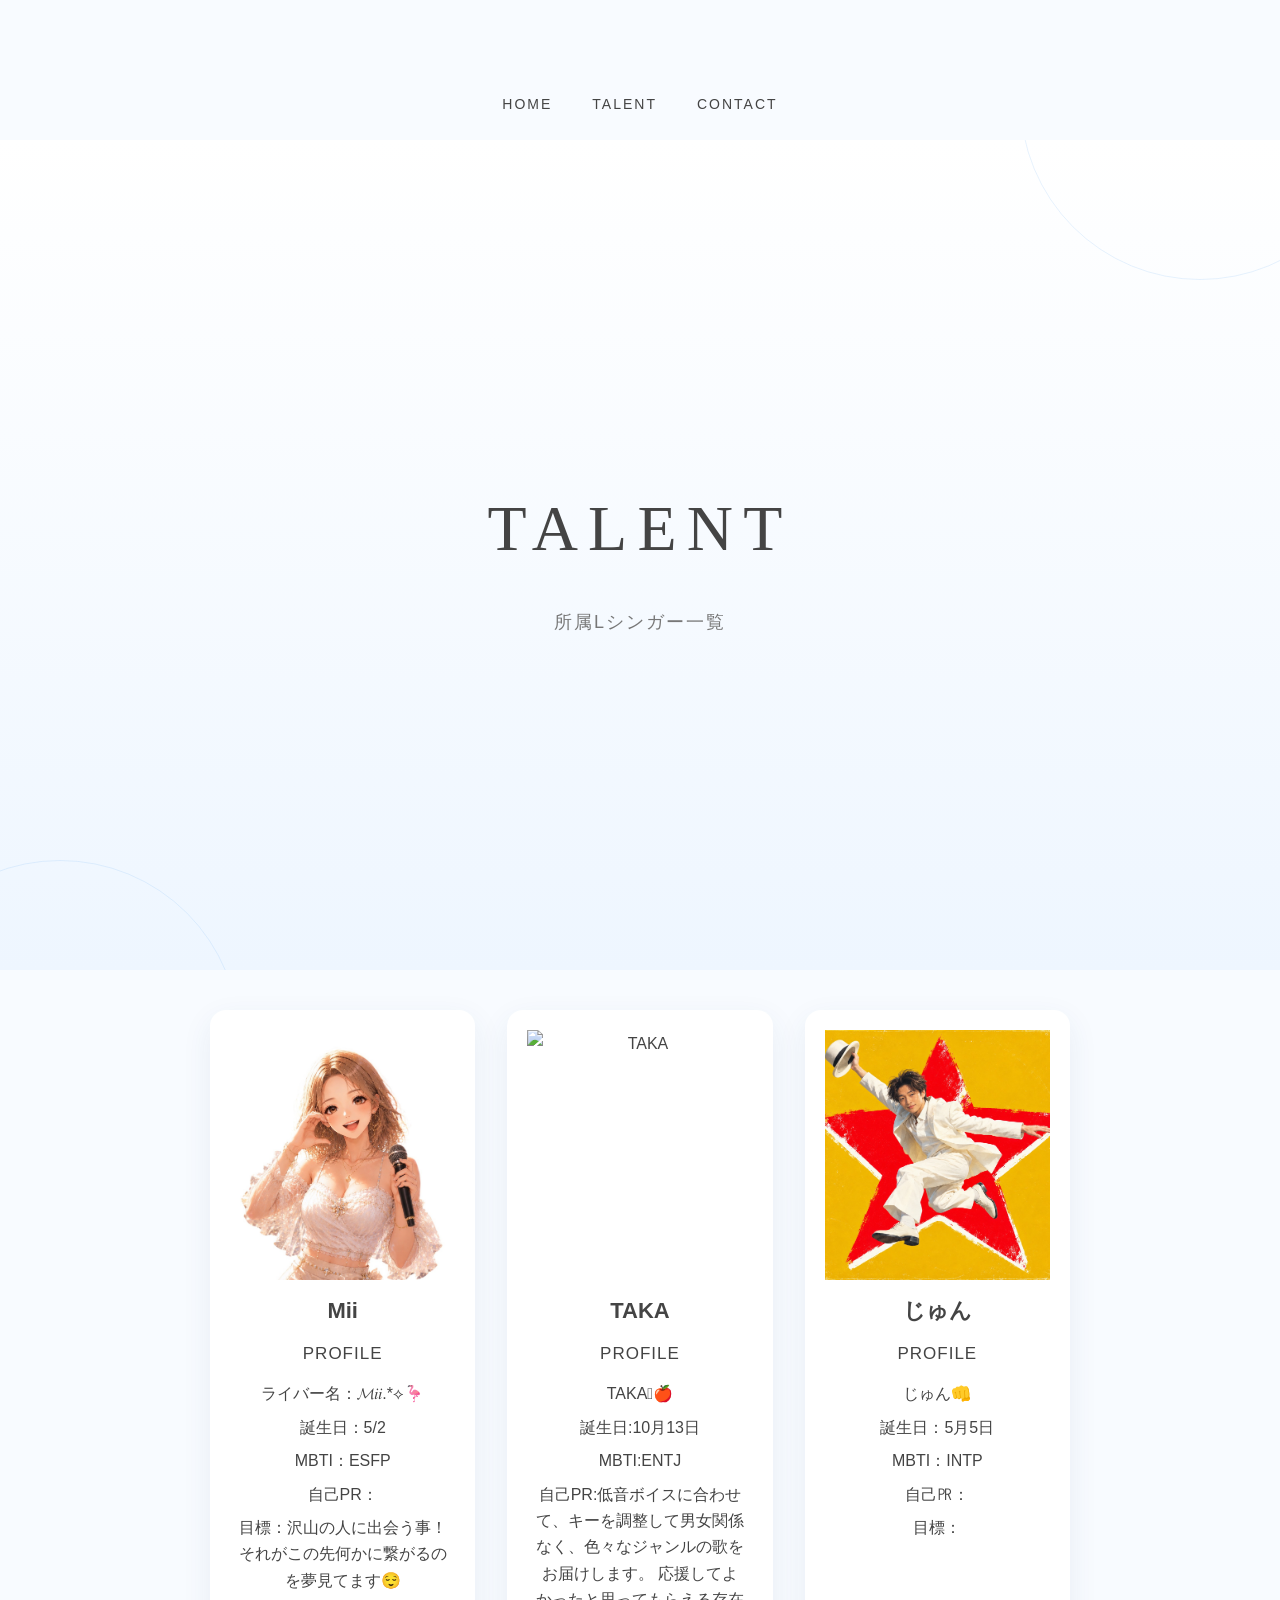
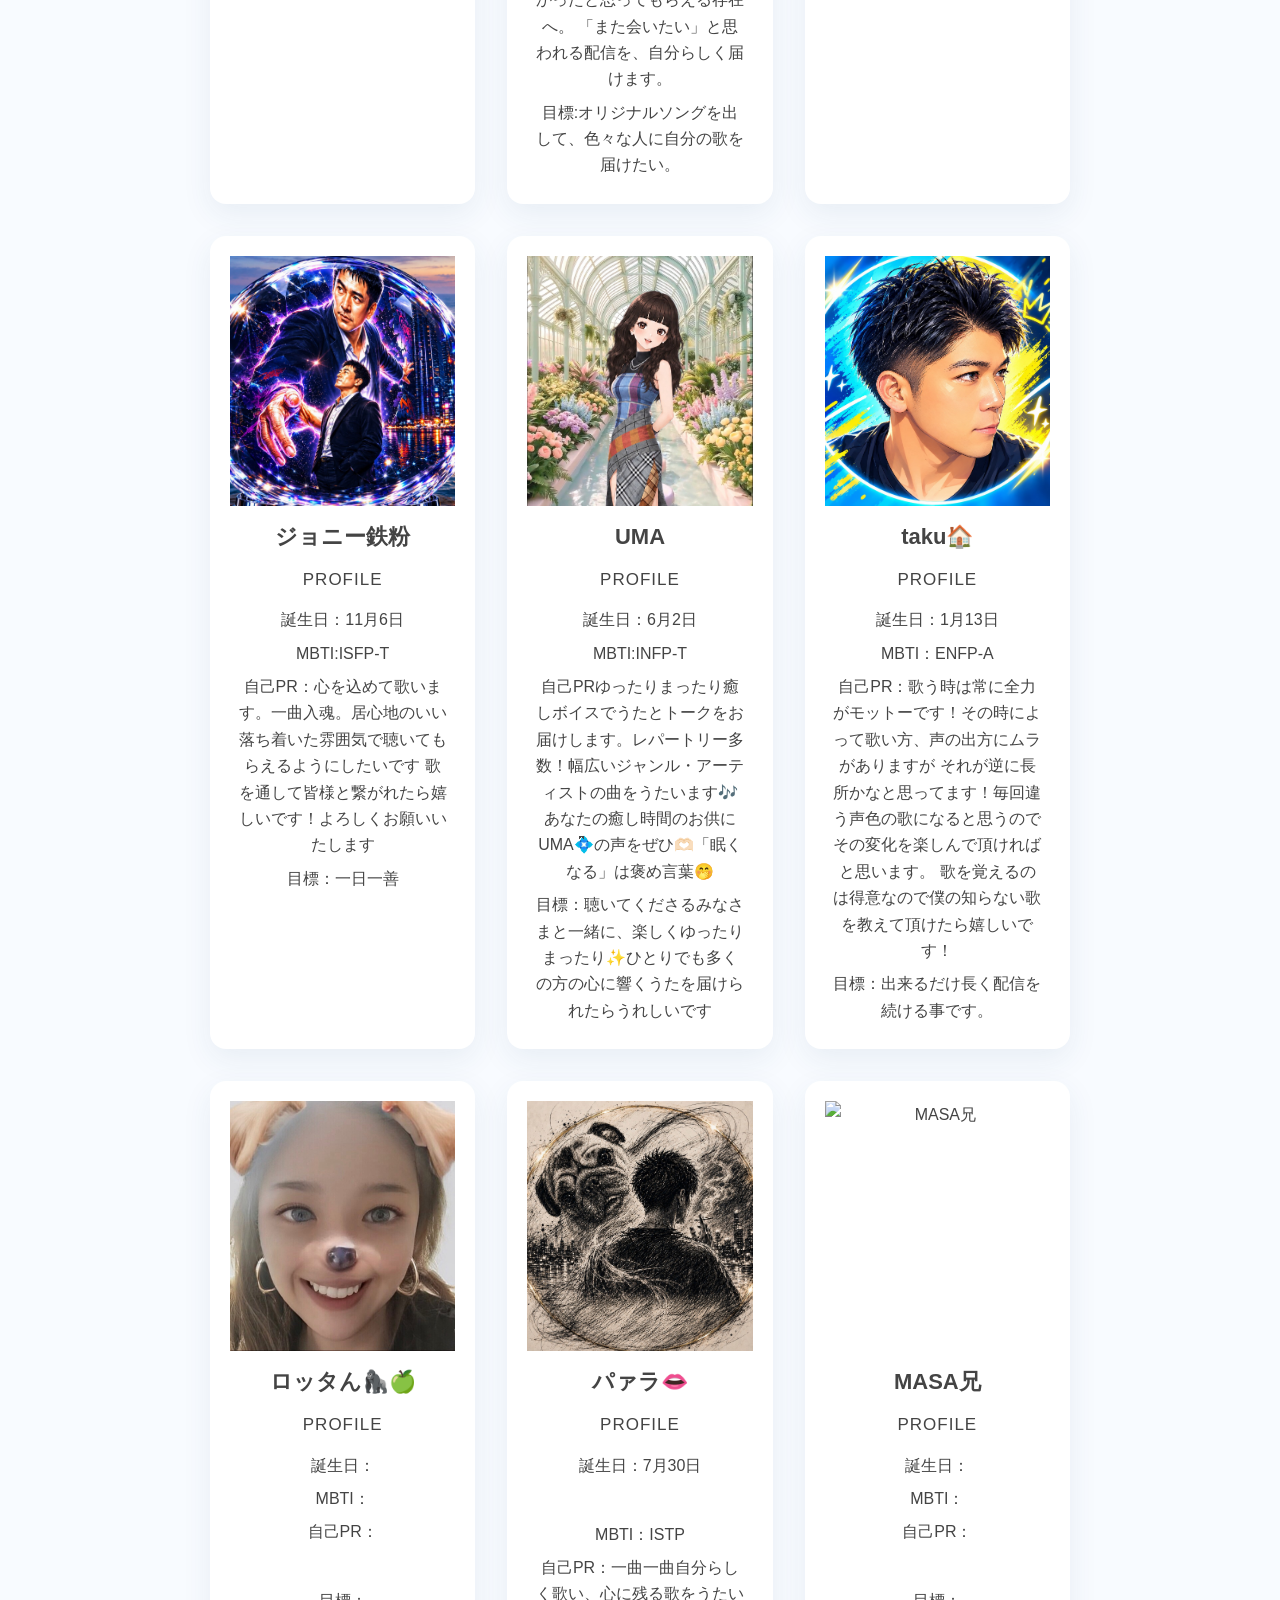
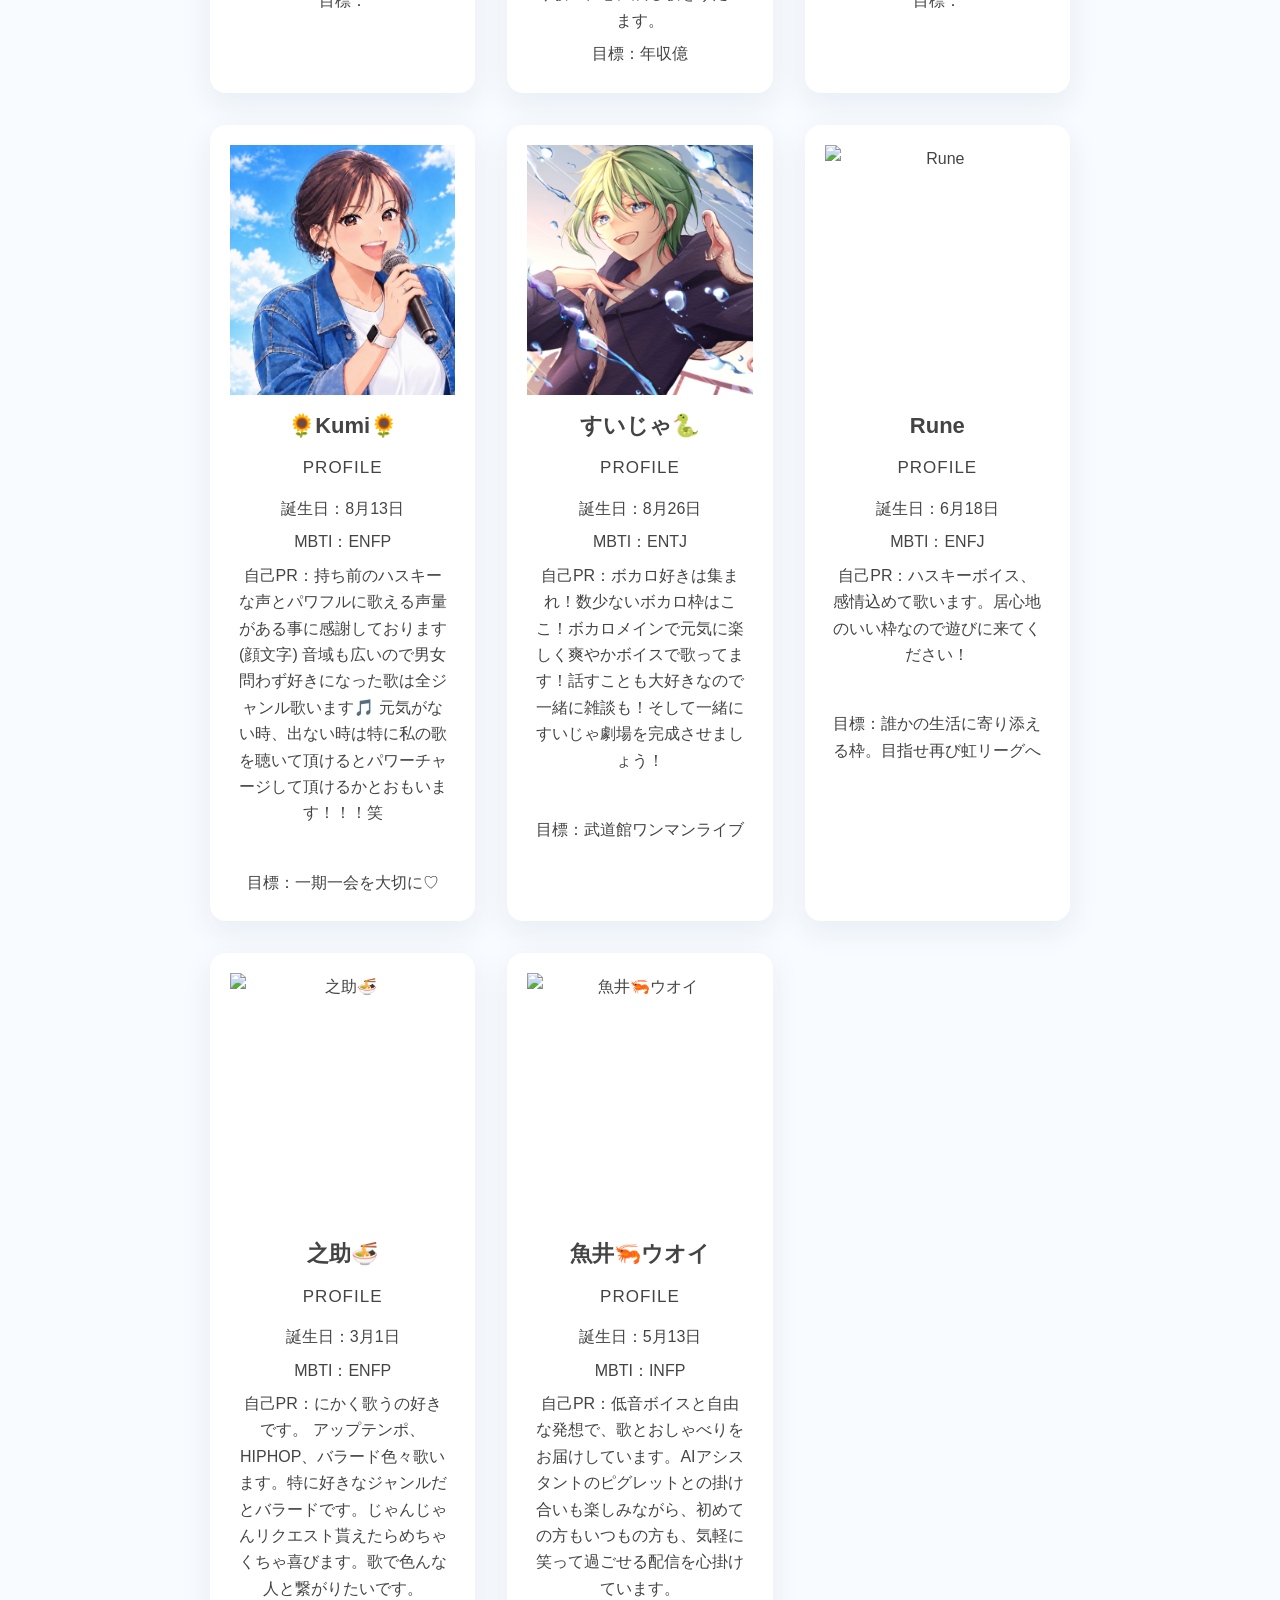
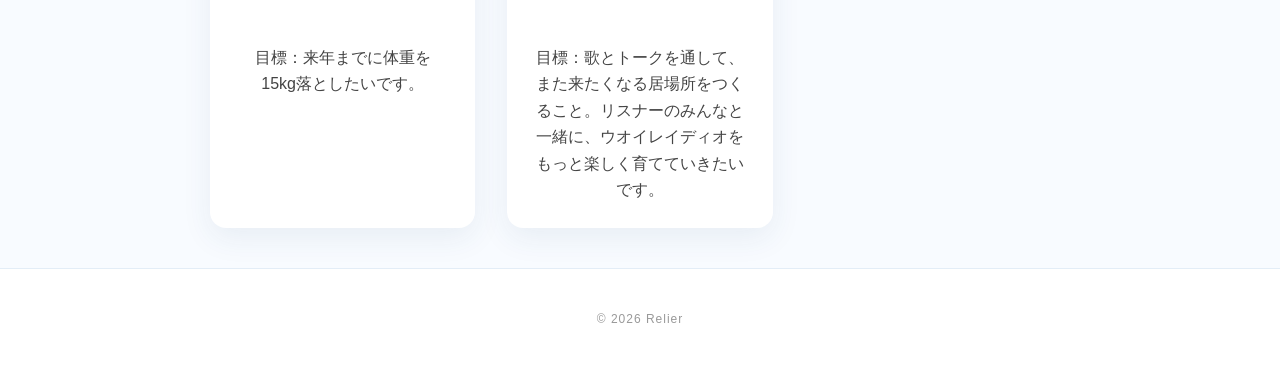
==== commit 784edf67: "Update lsinger.html" ====
--- a/lsinger.html
+++ b/lsinger.html
@@ -157,6 +157,38 @@
     </div>
 
     <div class="talent-card">
+  <img src="masa.jpg" alt="MASA兄">
+
+  <div class="talent-info">
+    <h3>MASA兄</h3>
+    <p class="profile-title">PROFILE</p>
+   <div class="profile-list">
+     <p>誕生日：</p>
+     <p>MBTI：</p>
+     <p>自己PR：</p>
+　　　<p>目標：</p>
+   </div>
+    </div>
+  </div>
+
+    <div class="talent-card">
+  <img src="kumi.jpg" alt="KUMI">
+
+  <div class="talent-info">
+    <h3>🌻Kumi🌻</h3>
+    <p class="profile-title">PROFILE</p>
+   <div class="profile-list">
+     <p>誕生日：8月13日</p>
+     <p>MBTI：ENFP</p>
+     <p>自己PR：持ち前のハスキーな声とパワフルに歌える声量がある事に感謝しております(顔文字)
+音域も広いので男女問わず好きになった歌は全ジャンル歌います🎵
+元気がない時、出ない時は特に私の歌を聴いて頂けるとパワーチャージして頂けるかとおもいます！！！笑</p>
+　　　<p>目標：一期一会を大切に♡</p>
+   </div>
+    </div>
+  </div>
+
+    <div class="talent-card">
   <img src="suija.jpg" alt="すいじゃ">
 
   <div class="talent-info">
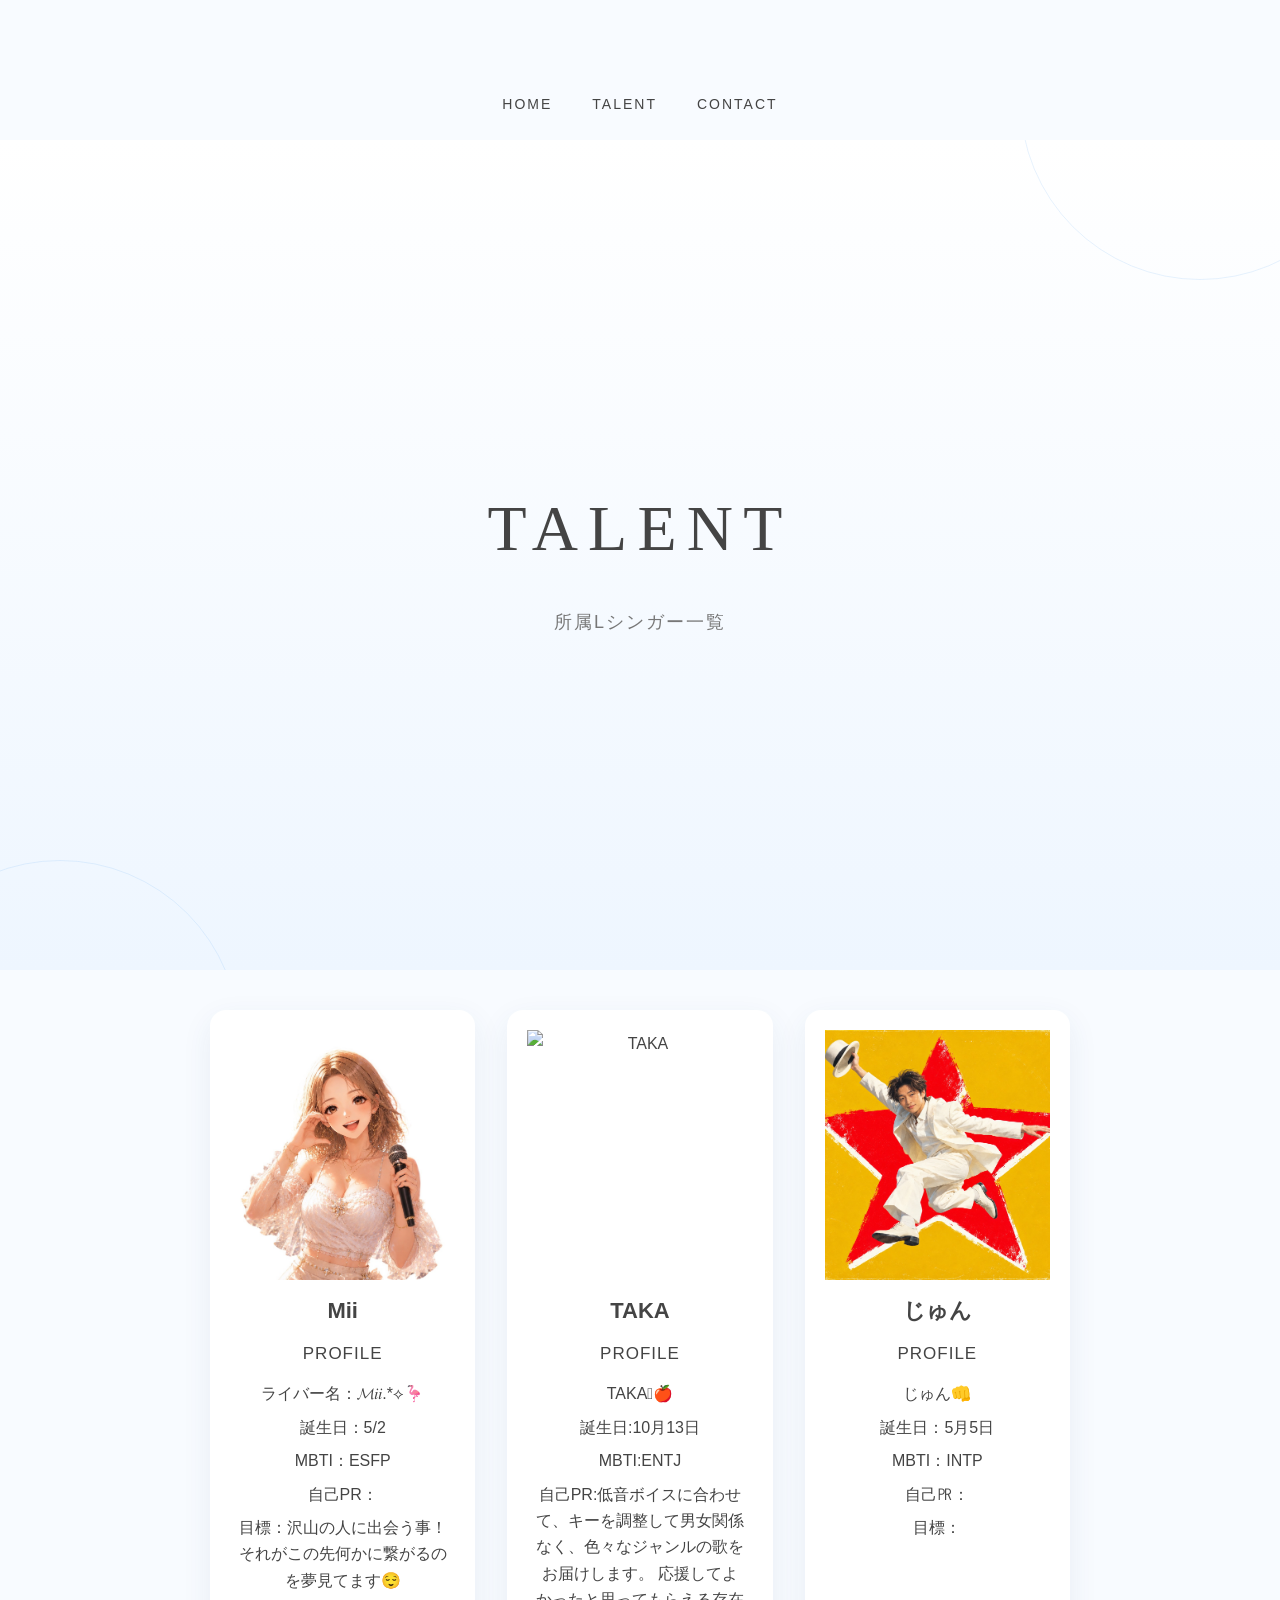
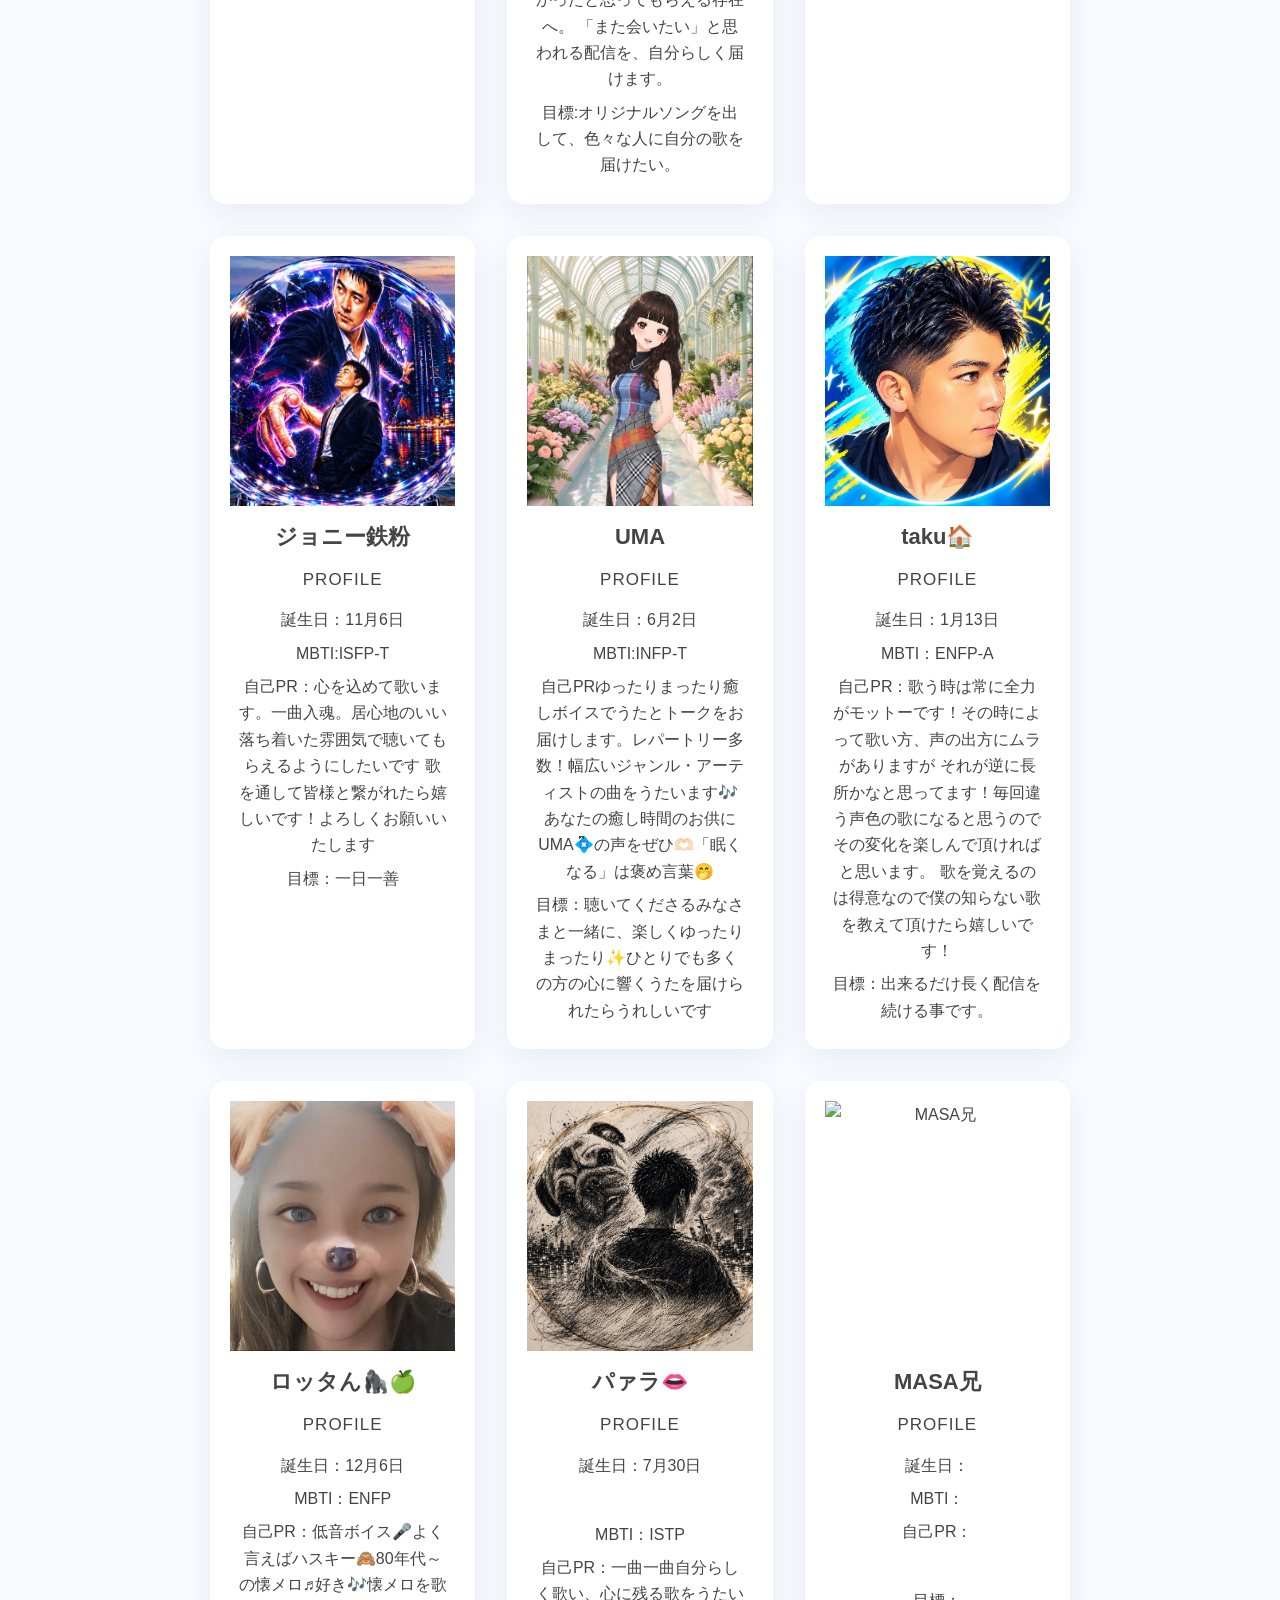
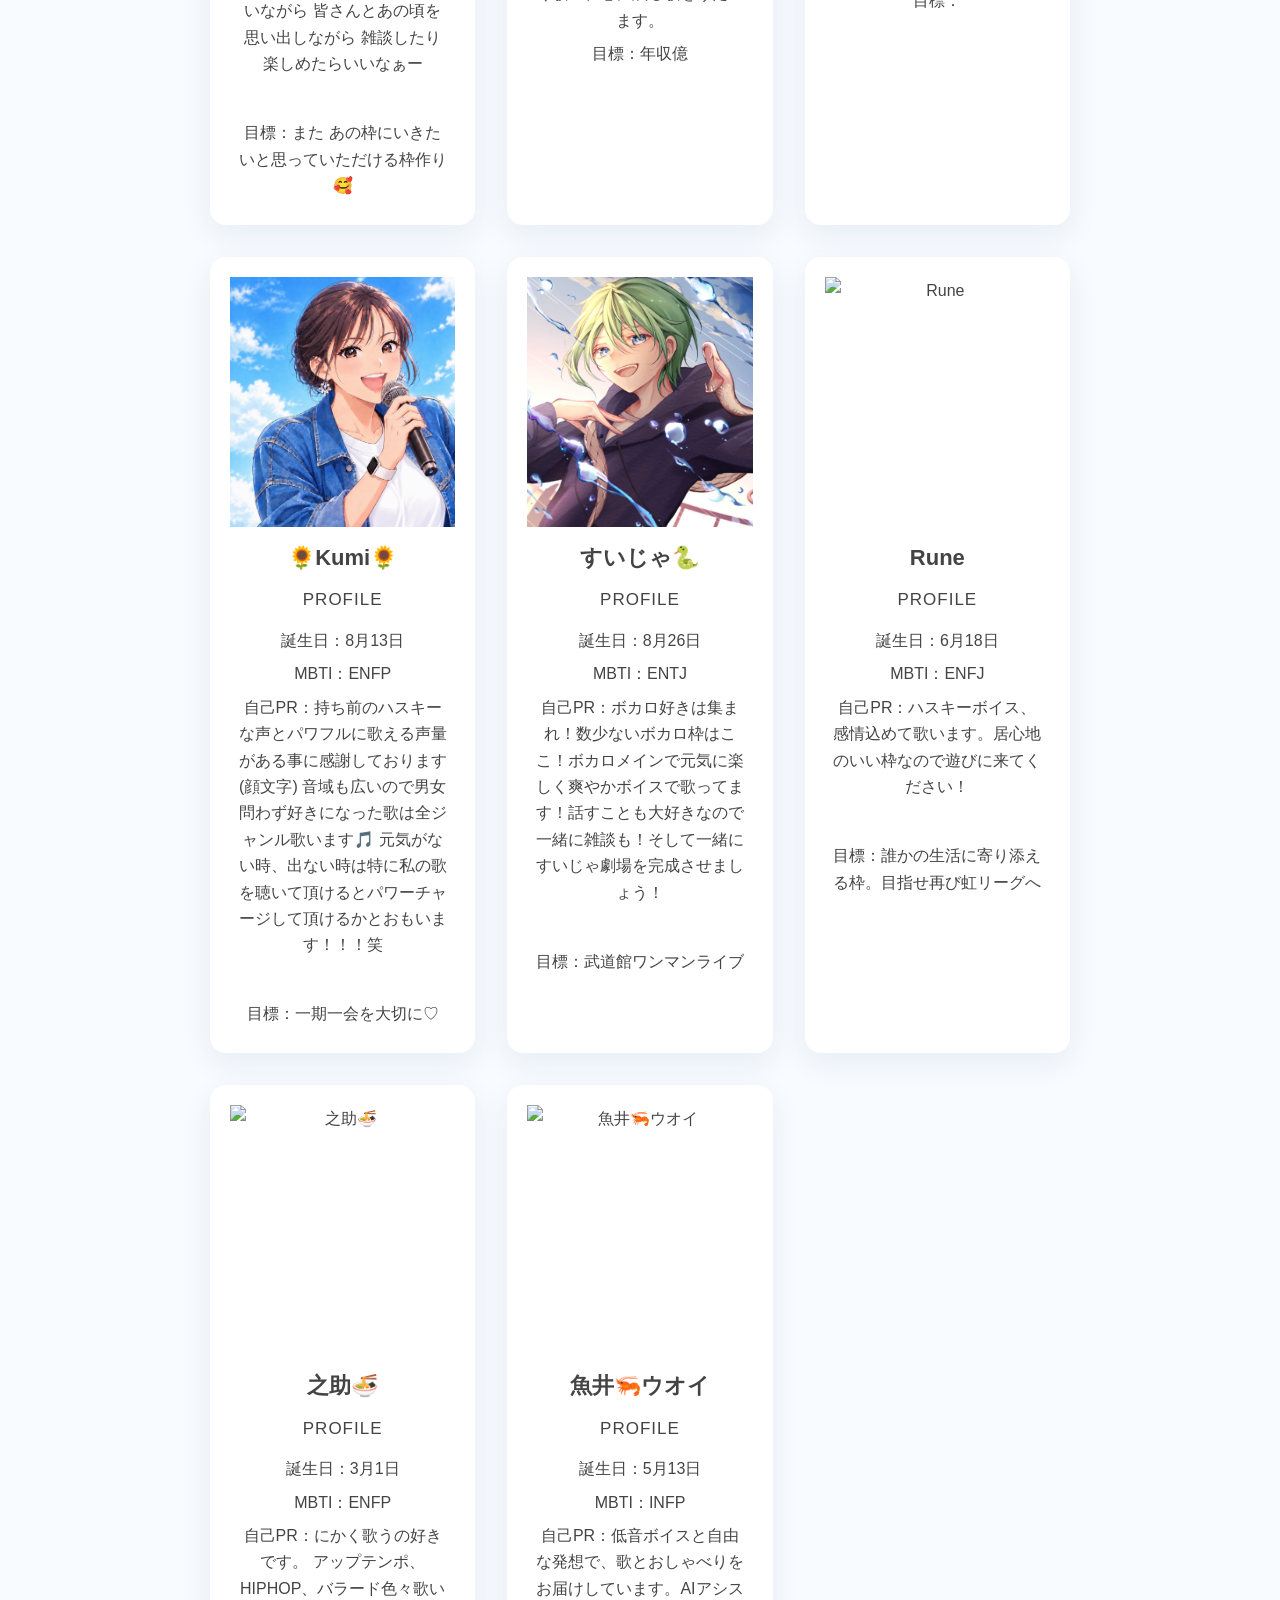
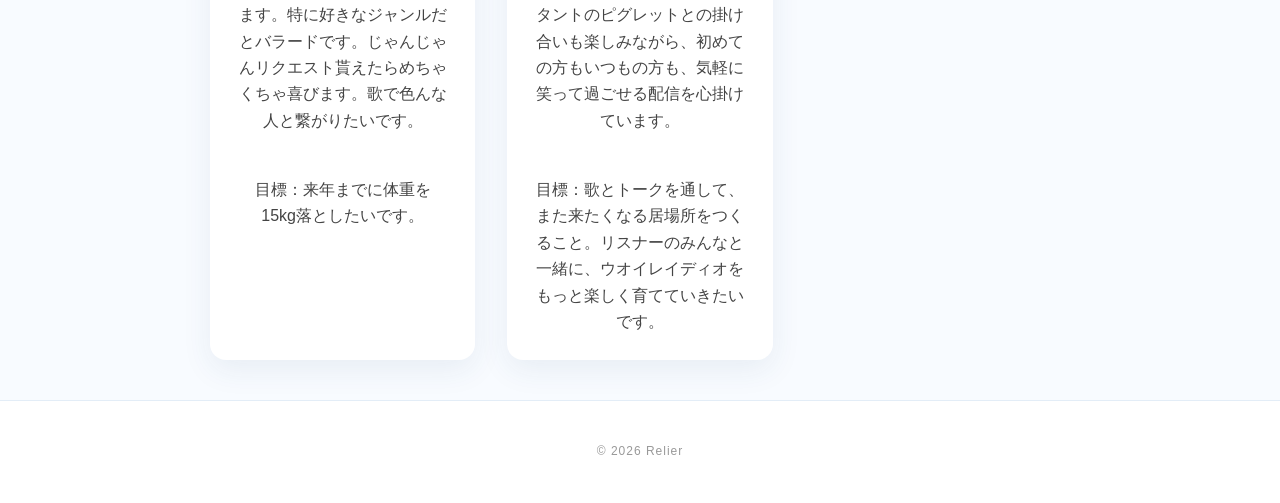
==== commit fe0ba4f0: "Update lsinger.html" ====
--- a/lsinger.html
+++ b/lsinger.html
@@ -133,10 +133,10 @@
     <h3>ロッタん🦍🍏</h3>
     <p class="profile-title">PROFILE</p>
    <div class="profile-list">
-     <p>誕生日：</p>
-     <p>MBTI：</p>
-     <p>自己PR：</p>
-　　　<p>目標：</p>
+     <p>誕生日：12月6日</p>
+     <p>MBTI：ENFP</p>
+     <p>自己PR：低音ボイス🎤よく言えばハスキー🙈80年代～の懐メロ♬好き🎶懐メロを歌いながら 皆さんとあの頃を思い出しながら 雑談したり楽しめたらいいなぁー</p>
+　　　<p>目標：また あの枠にいきたいと思っていただける枠作り🥰</p>
    </div>
     </div>
   </div>
